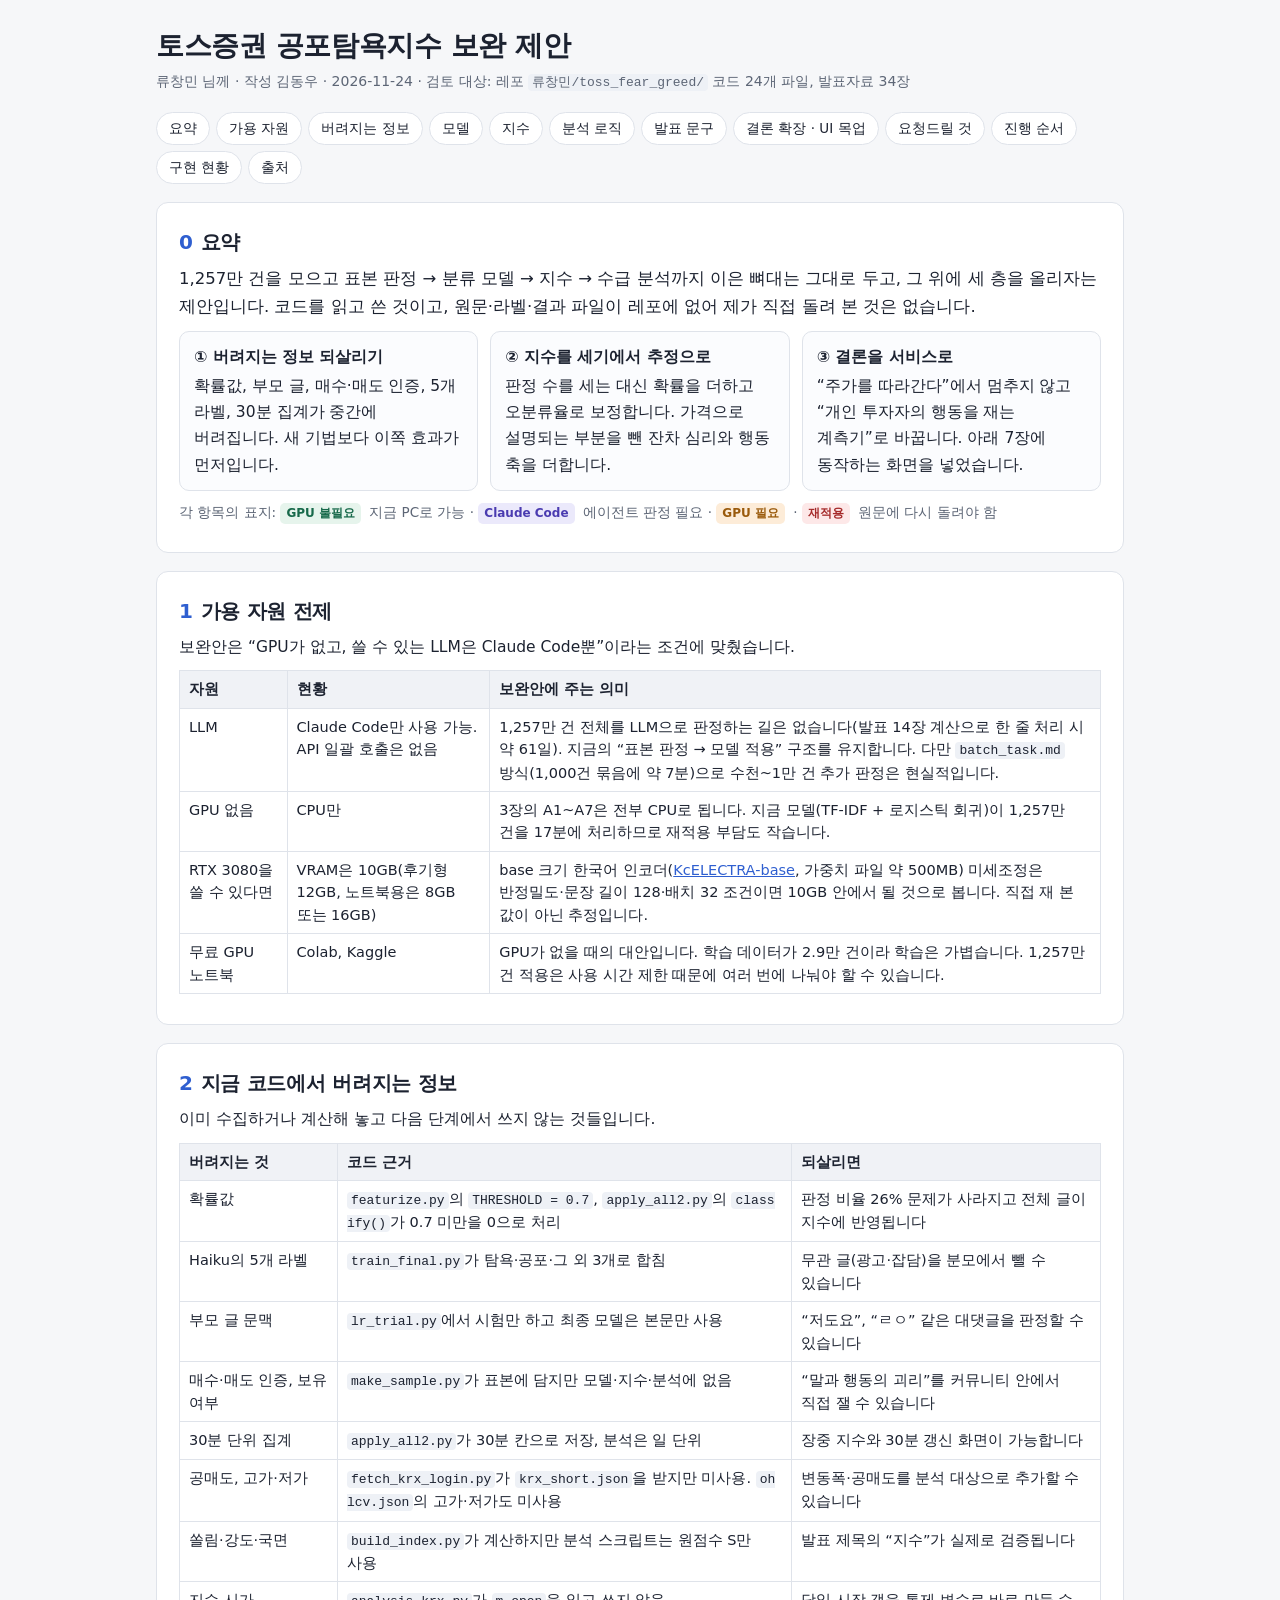
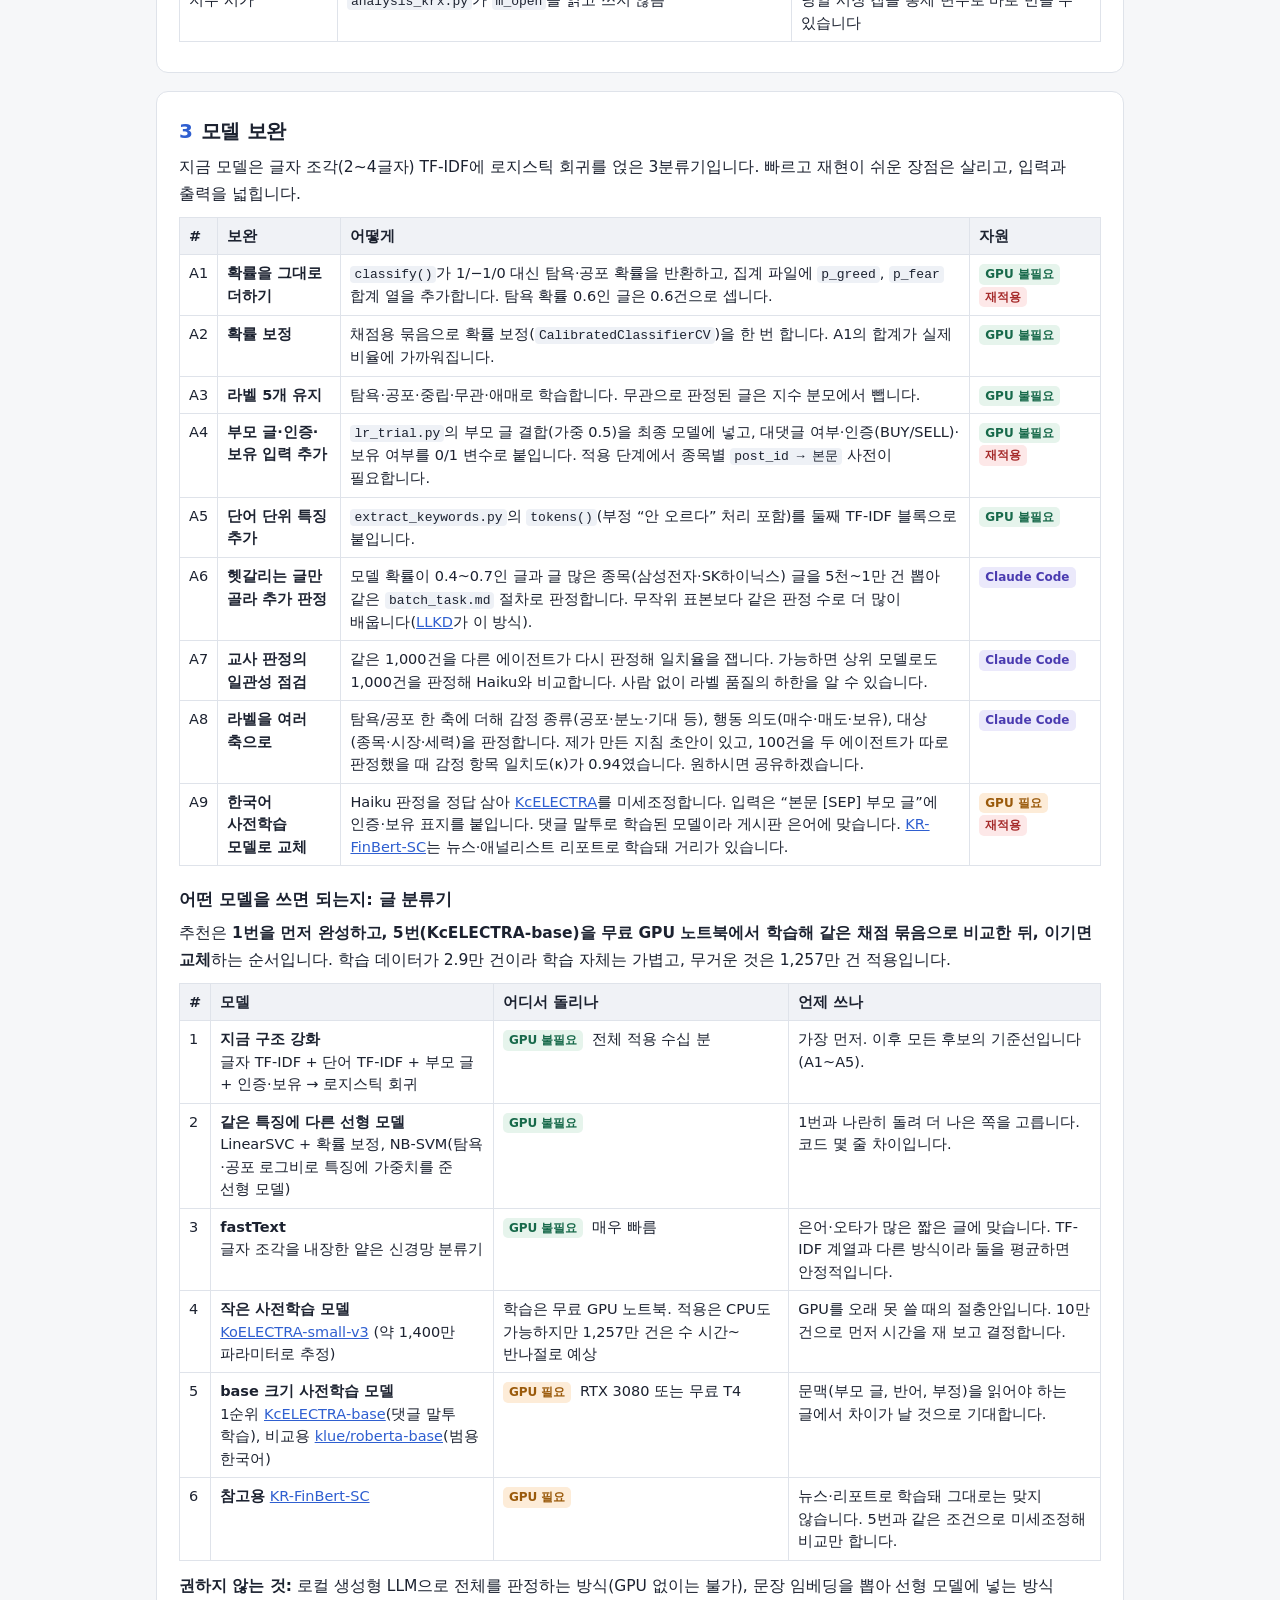
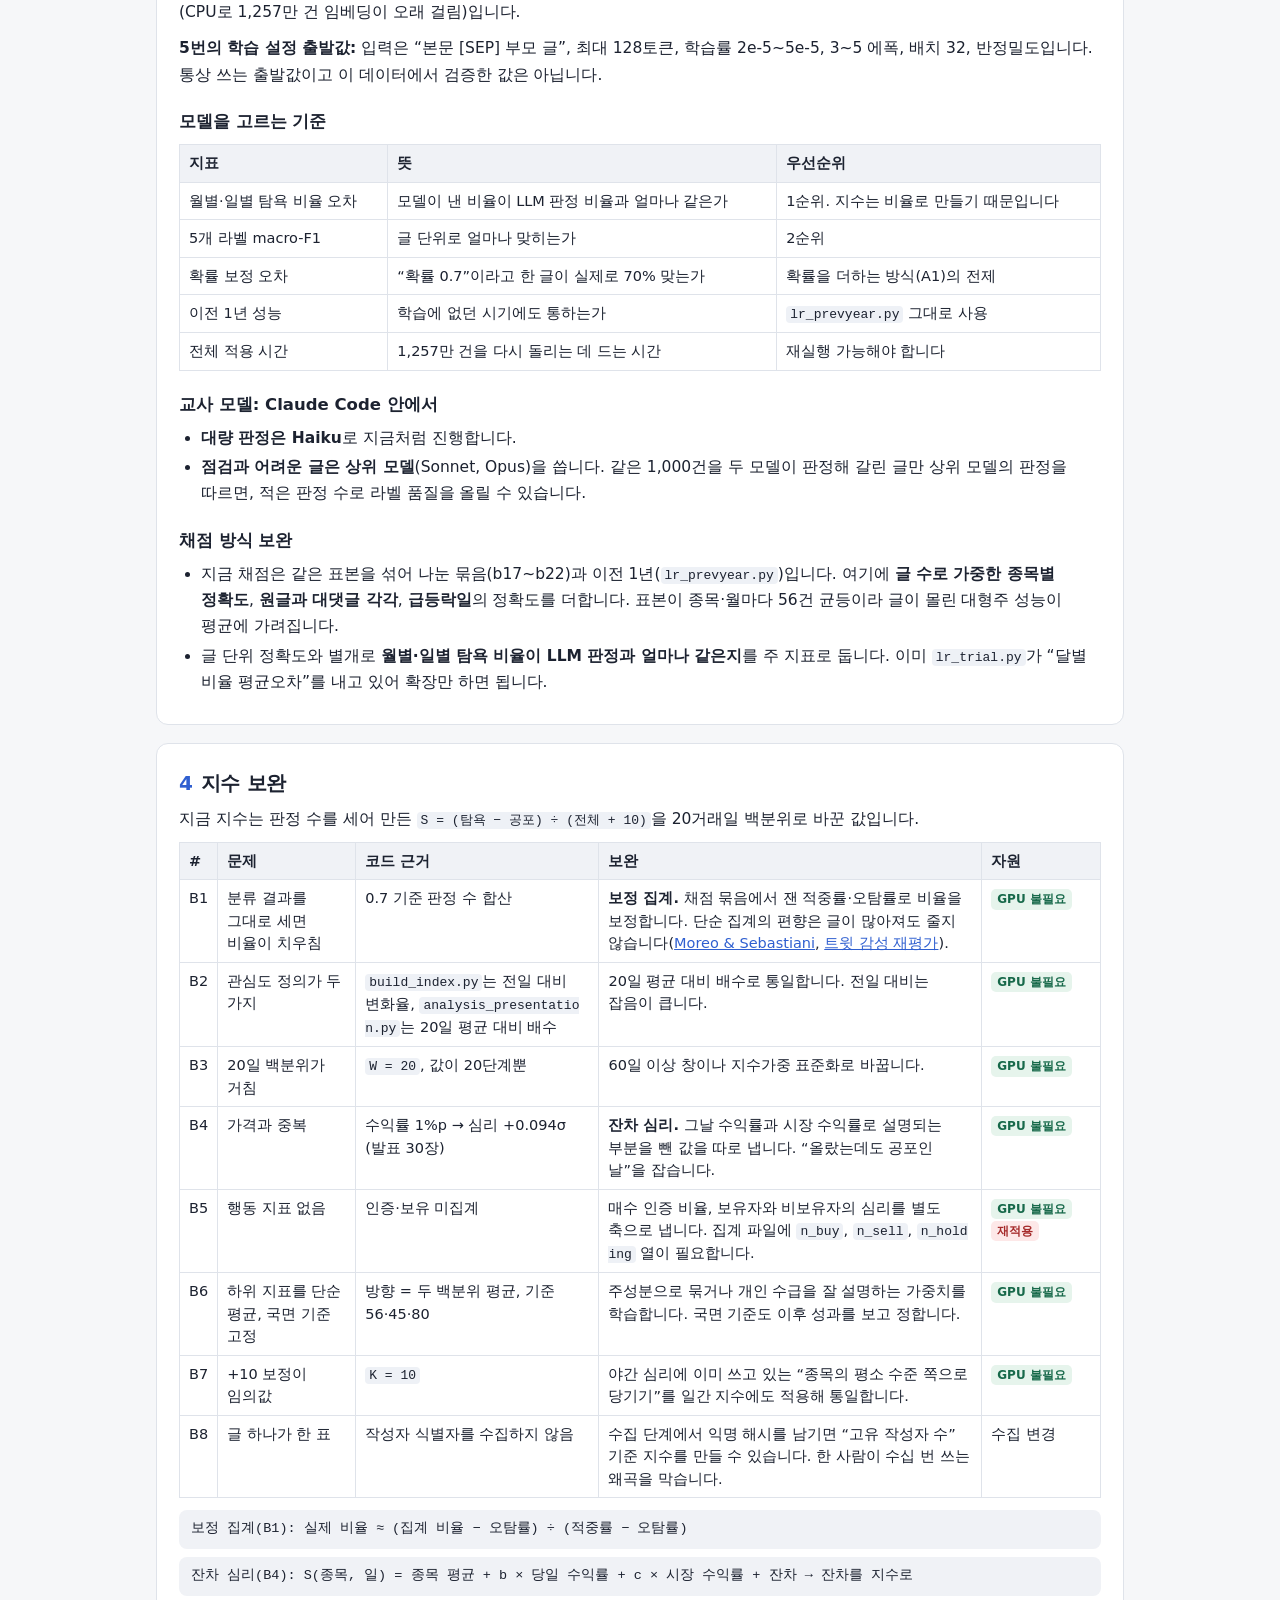
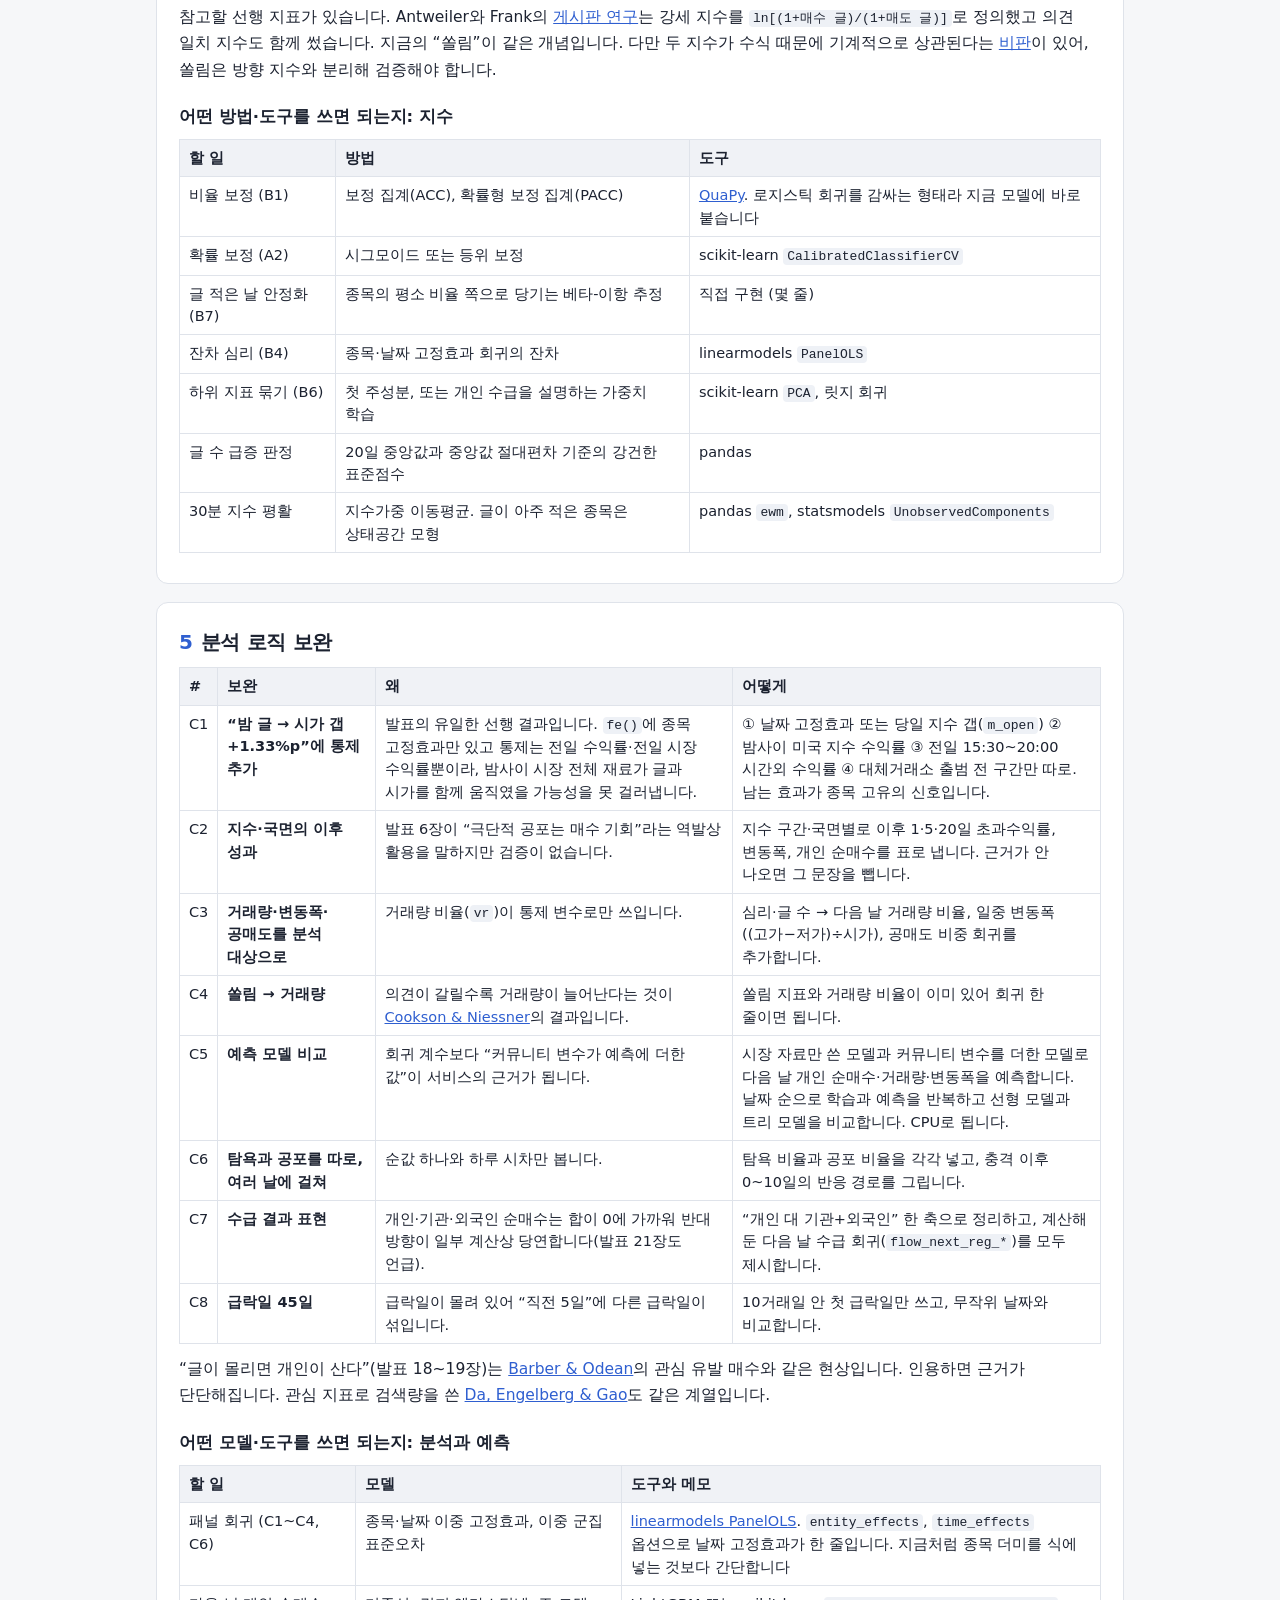
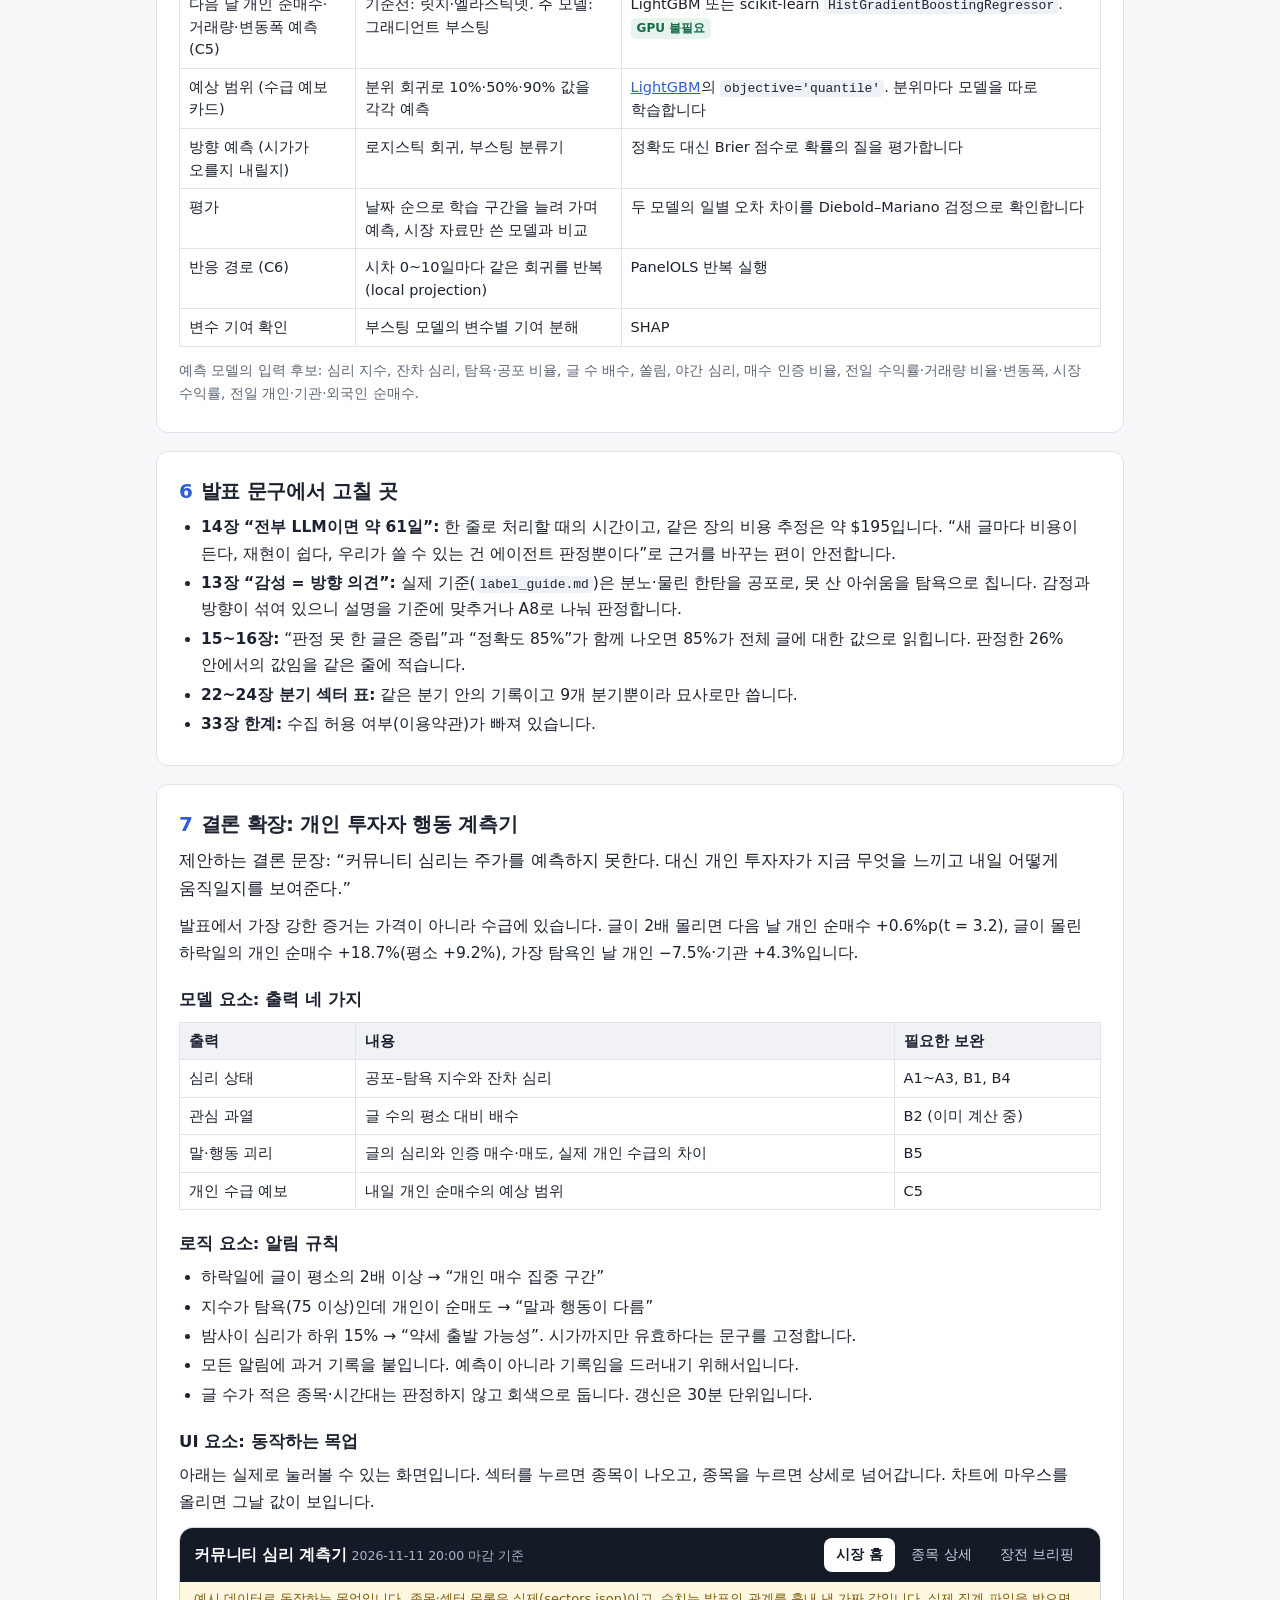
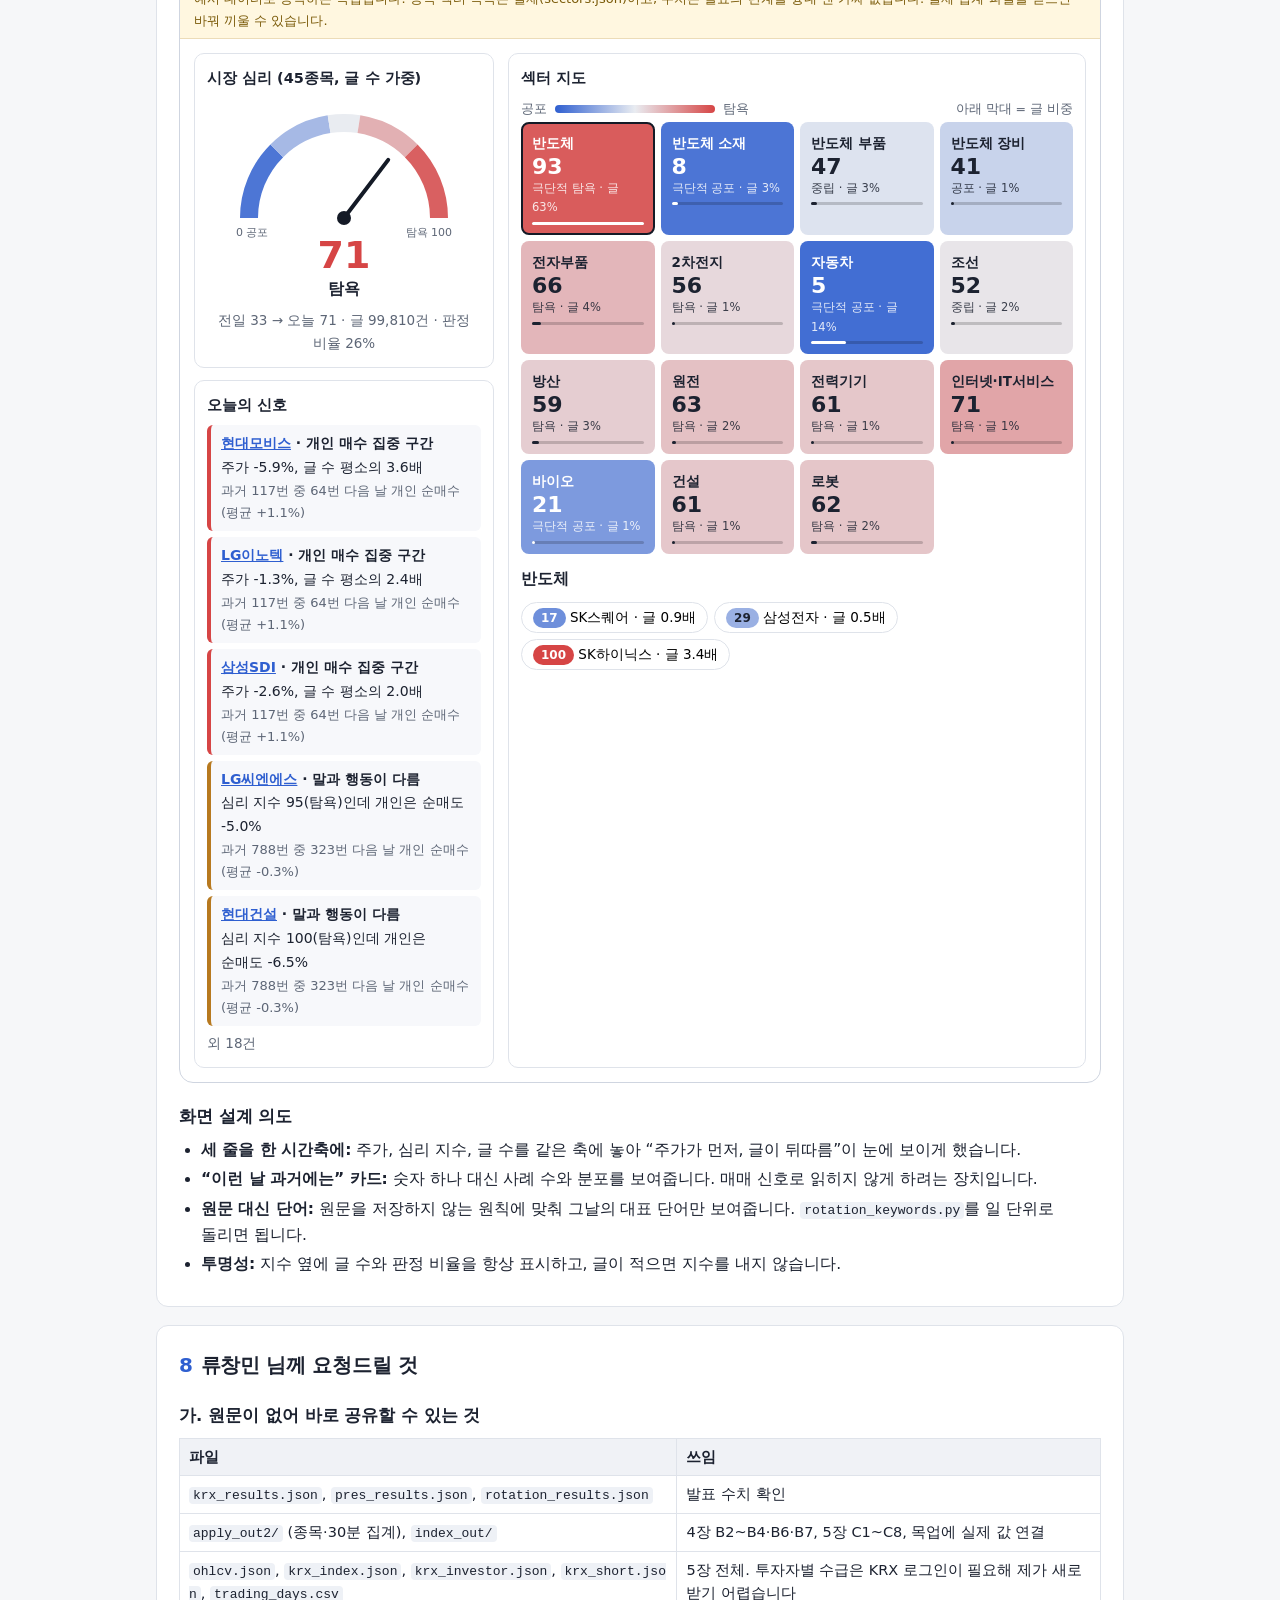
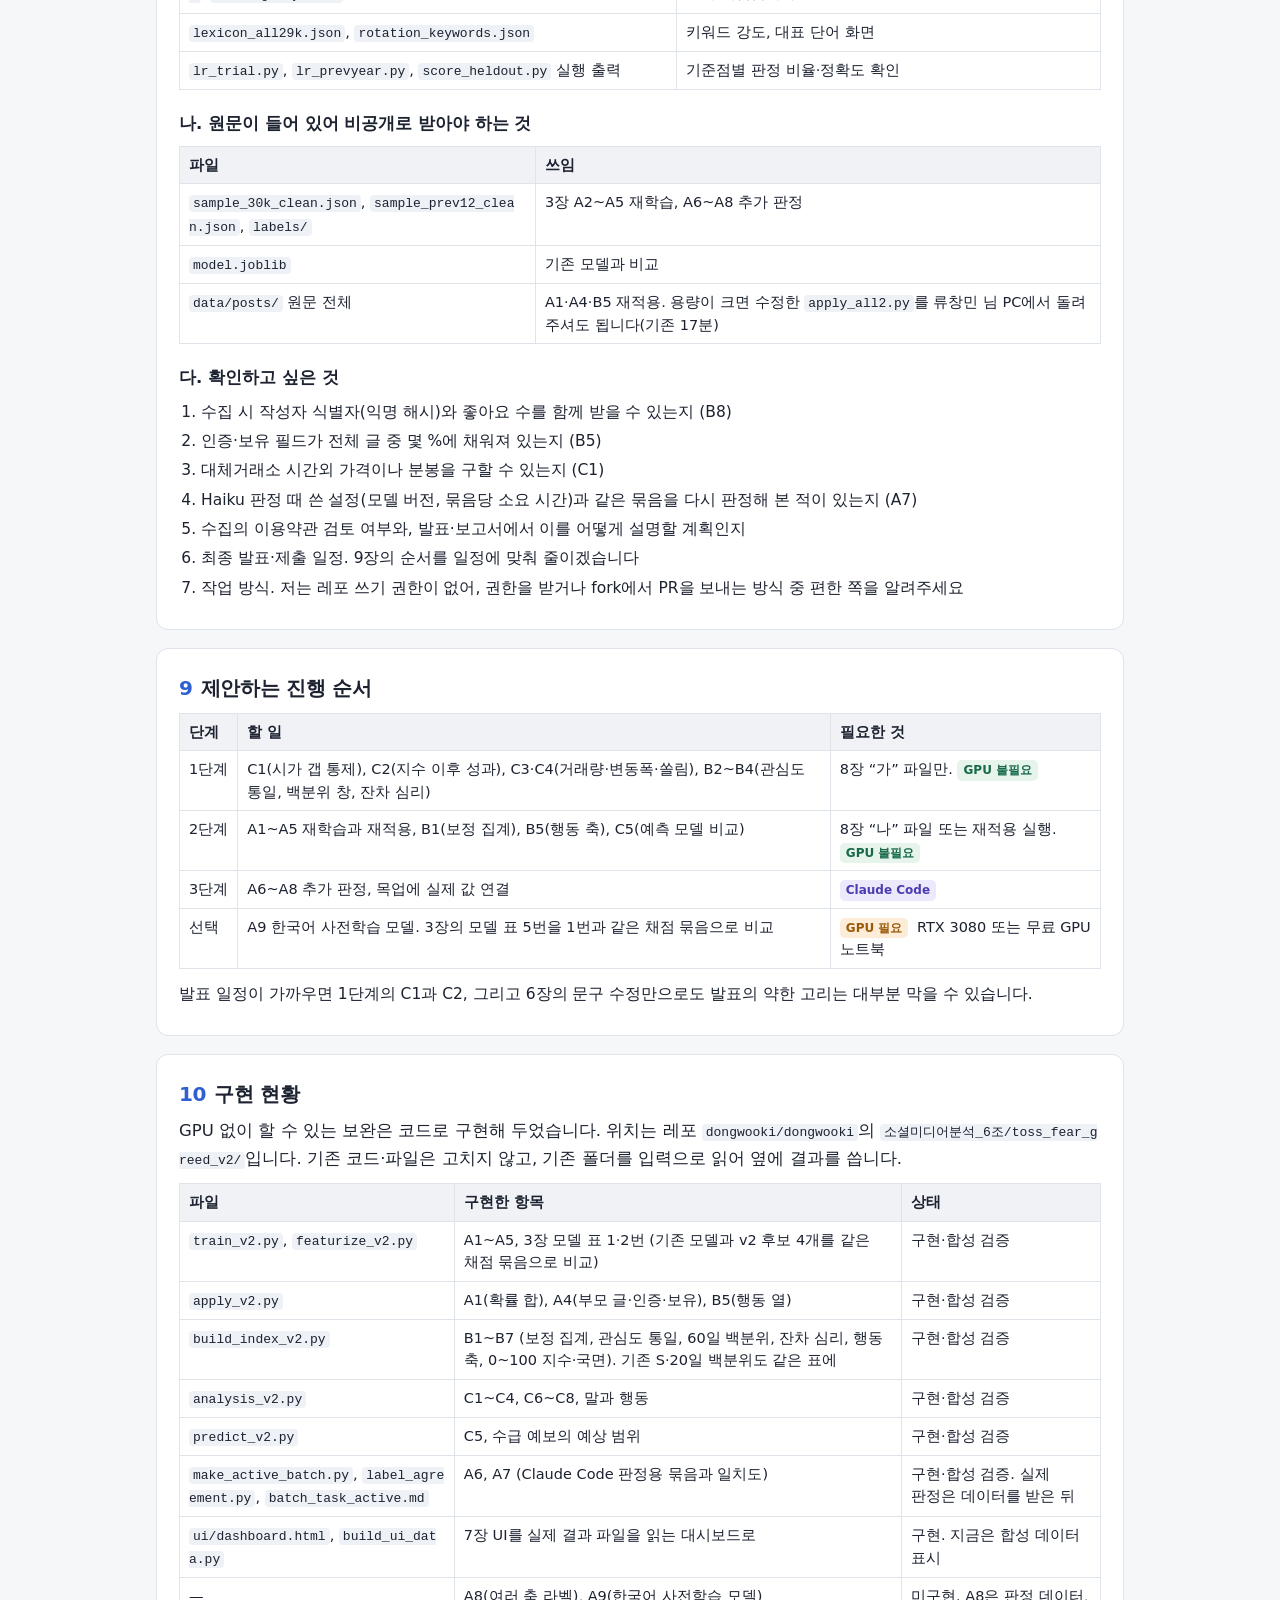
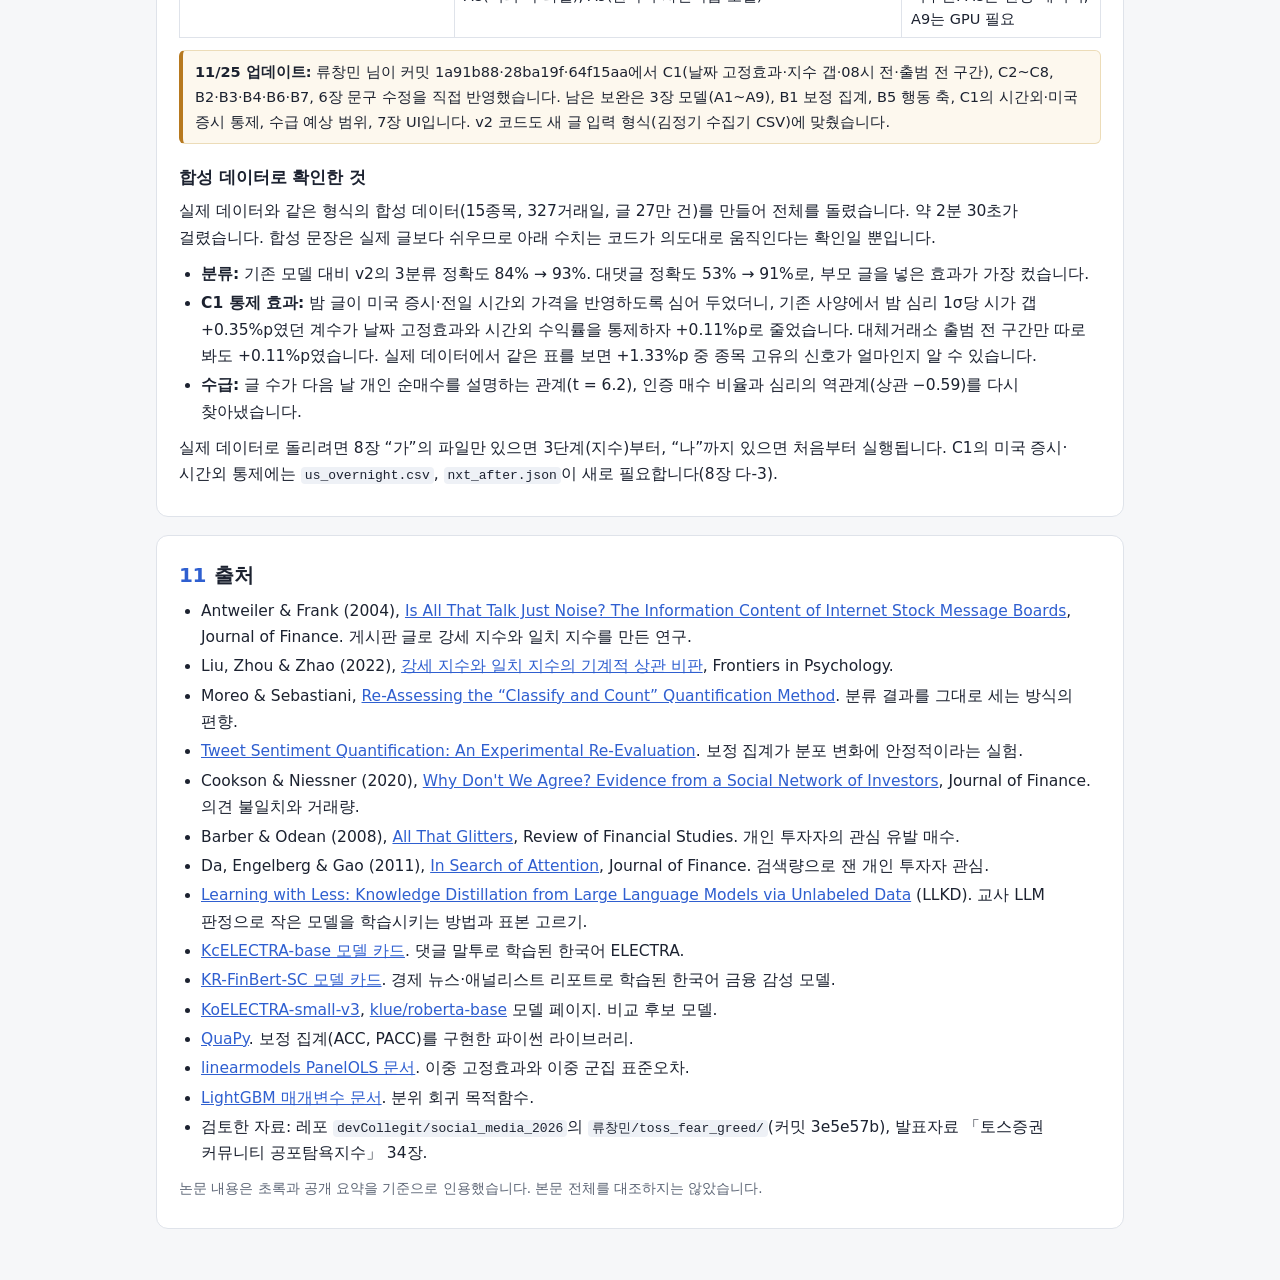
==== 김동우/fear_greed_v2/docs/공포탐욕지수_보완제안.html @ d03c0783 "feat: 김동우/fear_greed_v2 추가 — 공포탐욕지수 보완 제안서·대시보드·v2 코드 dongwooki/dongwooki 저장소 ccr-e44d75e3-36fcld 브랜" ====
<!doctype html>
<html lang="ko">
<head>
<meta charset="utf-8">
<meta name="viewport" content="width=device-width, initial-scale=1">
<title>토스증권 공포탐욕지수 보완 제안</title>
<style>
:root{
  --ink:#1c2230; --quiet:#5d6676; --rule:#dfe3ea; --bg:#f6f7f9; --card:#ffffff; --head:#f0f2f6;
  --accent:#2f5fd0; --fear:#2f5fd0; --greed:#d64545; --warn:#b7791f; --ok:#1f8a5b;
}
*{box-sizing:border-box}
body{margin:0;background:var(--bg);color:var(--ink);font-family:"Pretendard","Apple SD Gothic Neo","Malgun Gothic","Noto Sans KR",system-ui,sans-serif;font-size:15.5px;line-height:1.7;word-break:keep-all}
.wrap{max-width:1000px;margin:0 auto;padding:28px 16px 80px}
header h1{font-size:28px;line-height:1.3;margin:0 0 6px;letter-spacing:-.4px}
header .meta{color:var(--quiet);font-size:14px}
nav{display:flex;flex-wrap:wrap;gap:6px;margin:18px 0 8px}
nav a{font-size:13.5px;text-decoration:none;color:var(--ink);background:var(--card);border:1px solid var(--rule);border-radius:999px;padding:4px 12px}
nav a:hover{border-color:var(--accent);color:var(--accent)}
section{background:var(--card);border:1px solid var(--rule);border-radius:12px;padding:22px 22px 18px;margin-top:18px}
h2{font-size:20px;margin:0 0 6px;letter-spacing:-.3px}
h2 .n{color:var(--accent);margin-right:8px}
h3{font-size:16.5px;margin:20px 0 6px}
p{margin:6px 0 10px}
.lead{font-size:16.5px}
.tbl{overflow-x:auto;margin:8px 0 12px}
table{border-collapse:collapse;width:100%;font-size:14.5px;line-height:1.55;min-width:560px}
th,td{border:1px solid var(--rule);padding:7px 9px;vertical-align:top;text-align:left}
th{background:var(--head);font-weight:600;white-space:nowrap}
code{font-family:ui-monospace,Menlo,Consolas,monospace;font-size:13px;background:#eef1f6;border-radius:4px;padding:1px 4px;word-break:break-all}
ul,ol{margin:6px 0 10px;padding-left:22px}
li{margin:3px 0}
a{color:var(--accent)}
.tag{display:inline-block;font-size:12px;font-weight:600;border-radius:5px;padding:0 6px;margin-right:4px;white-space:nowrap;line-height:1.7}
.tag.cpu{background:#e6f4ec;color:#17694a}.tag.cc{background:#ebe9fb;color:#4a3bb0}.tag.gpu{background:#fdecd8;color:#9a5a0b}.tag.req{background:#fde8e8;color:#a52a2a}
.cards{display:grid;grid-template-columns:repeat(auto-fit,minmax(230px,1fr));gap:12px;margin:10px 0}
.card{border:1px solid var(--rule);border-radius:10px;padding:12px 14px;background:#fbfcfe}
.card b.t{display:block;font-size:15.5px;margin-bottom:2px}
.note{background:#fdf8ee;border:1px solid #ecdcb8;border-left:4px solid var(--warn);border-radius:6px;padding:9px 12px;margin:10px 0;font-size:14.5px}
.formula{background:var(--head);border-radius:8px;padding:8px 12px;margin:8px 0;font-family:ui-monospace,Menlo,Consolas,monospace;font-size:13.5px;overflow-x:auto;white-space:nowrap}
.small{font-size:13.5px;color:var(--quiet)}

/* ---------- UI 목업 ---------- */
.app{border:1px solid #cfd5e0;border-radius:14px;overflow:hidden;margin-top:12px;background:#fff}
.app-bar{display:flex;align-items:center;justify-content:space-between;gap:8px;flex-wrap:wrap;background:#141a26;color:#fff;padding:10px 14px}
.app-bar .brand{font-weight:700;letter-spacing:-.2px}
.app-bar .asof{font-size:12.5px;color:#aab3c5}
.tabs{display:flex;gap:4px}
.tabs button{font:inherit;font-size:14px;border:0;border-radius:8px;padding:5px 12px;background:transparent;color:#c8cfdc;cursor:pointer}
.tabs button.on{background:#fff;color:#141a26;font-weight:600}
.sample{background:#fff7e0;color:#7a5a08;font-size:13px;padding:6px 14px;border-bottom:1px solid #ecdcb8}
.view{display:none;padding:14px}
.view.on{display:block}
.grid2{display:grid;grid-template-columns:minmax(240px,300px) 1fr;gap:14px}
@media(max-width:760px){.grid2{grid-template-columns:1fr}}
.panel{border:1px solid var(--rule);border-radius:10px;padding:12px}
.panel h4{margin:0 0 8px;font-size:14.5px}
.gauge-val{font-size:38px;font-weight:700;line-height:1;text-align:center;margin-top:-6px}
.gauge-zone{text-align:center;font-weight:600;margin-top:2px}
.sig{border-left:4px solid var(--quiet);background:#f7f8fb;border-radius:6px;padding:7px 10px;margin:6px 0;font-size:14px}
.sig b{display:block}
.sig.buy{border-color:var(--greed)}.sig.gap{border-color:var(--warn)}.sig.fear{border-color:var(--fear)}.sig.heat{border-color:#7a4bd0}
.sig .hist{color:var(--quiet);font-size:13px}
.sig a{cursor:pointer;text-decoration:underline}
.tiles{display:grid;grid-template-columns:repeat(auto-fill,minmax(128px,1fr));gap:6px}
.tile{border-radius:8px;padding:8px 9px;cursor:pointer;border:2px solid transparent;min-height:74px}
.tile.on{border-color:#141a26}
.tile .nm{font-size:13.5px;font-weight:600}
.tile .ix{font-size:22px;font-weight:700;line-height:1.1}
.tile .sh{font-size:11.5px;opacity:.85}
.tile .bar{height:3px;background:rgba(0,0,0,.18);border-radius:2px;margin-top:4px}
.tile .bar i{display:block;height:3px;background:currentColor;border-radius:2px}
.legend{display:flex;align-items:center;gap:8px;font-size:12.5px;color:var(--quiet);margin:8px 0 2px}
.legend .grad{flex:0 0 160px;height:8px;border-radius:4px;background:linear-gradient(90deg,#2f5fd0,#e9ecf1,#d64545)}
.stocks{display:flex;flex-wrap:wrap;gap:6px;margin-top:10px}
.stocks button,.chip{font:inherit;font-size:13.5px;border:1px solid var(--rule);background:#fff;border-radius:999px;padding:3px 11px;cursor:pointer}
.stocks button:hover{border-color:var(--accent);color:var(--accent)}
.chip{cursor:default;background:#f3f5f9}
.row{display:flex;flex-wrap:wrap;gap:8px;align-items:center;margin-bottom:10px}
select,.seg button{font:inherit;font-size:14px}
select{padding:5px 8px;border:1px solid #c5ccd8;border-radius:8px;background:#fff}
.seg{display:inline-flex;border:1px solid #c5ccd8;border-radius:8px;overflow:hidden}
.seg button{border:0;background:#fff;padding:5px 11px;cursor:pointer}
.seg button.on{background:#141a26;color:#fff}
.kpis{display:grid;grid-template-columns:repeat(auto-fit,minmax(150px,1fr));gap:8px;margin-bottom:10px}
.kpi{border:1px solid var(--rule);border-radius:10px;padding:8px 11px}
.kpi .l{font-size:12.5px;color:var(--quiet)}
.kpi .v{font-size:22px;font-weight:700;line-height:1.25}
.kpi .s{font-size:12.5px;color:var(--quiet)}
.chartbox{position:relative;border:1px solid var(--rule);border-radius:10px;padding:6px 4px 2px}
.chartbox svg{display:block;width:100%;height:auto}
.tip{position:absolute;pointer-events:none;background:#141a26;color:#fff;font-size:12.5px;line-height:1.5;border-radius:6px;padding:6px 9px;display:none;white-space:nowrap;z-index:2}
.below{display:grid;grid-template-columns:1fr 1fr;gap:12px;margin-top:12px}
@media(max-width:760px){.below{grid-template-columns:1fr}}
.big{font-size:24px;font-weight:700}
.btable{width:100%;min-width:0;font-size:14px}
.btable td,.btable th{padding:5px 8px}
.btable tr{cursor:pointer}
.btable tr:hover td{background:#f5f7fb}
.pill{display:inline-block;border-radius:999px;font-size:12px;font-weight:600;padding:0 8px;color:#fff}
</style>
</head>
<body>
<div class="wrap">

<header>
  <h1>토스증권 공포탐욕지수 보완 제안</h1>
  <div class="meta">류창민 님께 · 작성 김동우 · 2026-11-24 · 검토 대상: 레포 <code>류창민/toss_fear_greed/</code> 코드 24개 파일, 발표자료 34장</div>
</header>

<nav>
  <a href="#s0">요약</a><a href="#s1">가용 자원</a><a href="#s2">버려지는 정보</a><a href="#s3">모델</a><a href="#s4">지수</a>
  <a href="#s5">분석 로직</a><a href="#s6">발표 문구</a><a href="#s7">결론 확장 · UI 목업</a><a href="#s8">요청드릴 것</a><a href="#s9">진행 순서</a><a href="#s10">구현 현황</a><a href="#s11">출처</a>
</nav>

<section id="s0">
  <h2><span class="n">0</span>요약</h2>
  <p class="lead">1,257만 건을 모으고 표본 판정 → 분류 모델 → 지수 → 수급 분석까지 이은 뼈대는 그대로 두고, 그 위에 세 층을 올리자는 제안입니다. 코드를 읽고 쓴 것이고, 원문·라벨·결과 파일이 레포에 없어 제가 직접 돌려 본 것은 없습니다.</p>
  <div class="cards">
    <div class="card"><b class="t">① 버려지는 정보 되살리기</b>확률값, 부모 글, 매수·매도 인증, 5개 라벨, 30분 집계가 중간에 버려집니다. 새 기법보다 이쪽 효과가 먼저입니다.</div>
    <div class="card"><b class="t">② 지수를 세기에서 추정으로</b>판정 수를 세는 대신 확률을 더하고 오분류율로 보정합니다. 가격으로 설명되는 부분을 뺀 잔차 심리와 행동 축을 더합니다.</div>
    <div class="card"><b class="t">③ 결론을 서비스로</b>“주가를 따라간다”에서 멈추지 않고 “개인 투자자의 행동을 재는 계측기”로 바꿉니다. 아래 7장에 동작하는 화면을 넣었습니다.</div>
  </div>
  <p class="small">각 항목의 표지: <span class="tag cpu">GPU 불필요</span> 지금 PC로 가능 · <span class="tag cc">Claude Code</span> 에이전트 판정 필요 · <span class="tag gpu">GPU 필요</span> · <span class="tag req">재적용</span> 원문에 다시 돌려야 함</p>
</section>

<section id="s1">
  <h2><span class="n">1</span>가용 자원 전제</h2>
  <p>보완안은 “GPU가 없고, 쓸 수 있는 LLM은 Claude Code뿐”이라는 조건에 맞췄습니다.</p>
  <div class="tbl"><table>
    <thead><tr><th>자원</th><th>현황</th><th>보완안에 주는 의미</th></tr></thead>
    <tbody>
      <tr><td>LLM</td><td>Claude Code만 사용 가능. API 일괄 호출은 없음</td><td>1,257만 건 전체를 LLM으로 판정하는 길은 없습니다(발표 14장 계산으로 한 줄 처리 시 약 61일). 지금의 “표본 판정 → 모델 적용” 구조를 유지합니다. 다만 <code>batch_task.md</code> 방식(1,000건 묶음에 약 7분)으로 수천~1만 건 추가 판정은 현실적입니다.</td></tr>
      <tr><td>GPU 없음</td><td>CPU만</td><td>3장의 A1~A7은 전부 CPU로 됩니다. 지금 모델(TF-IDF + 로지스틱 회귀)이 1,257만 건을 17분에 처리하므로 재적용 부담도 작습니다.</td></tr>
      <tr><td>RTX 3080을 쓸 수 있다면</td><td>VRAM은 10GB(후기형 12GB, 노트북용은 8GB 또는 16GB)</td><td>base 크기 한국어 인코더(<a href="https://huggingface.co/beomi/KcELECTRA-base">KcELECTRA-base</a>, 가중치 파일 약 500MB) 미세조정은 반정밀도·문장 길이 128·배치 32 조건이면 10GB 안에서 될 것으로 봅니다. 직접 재 본 값이 아닌 추정입니다.</td></tr>
      <tr><td>무료 GPU 노트북</td><td>Colab, Kaggle</td><td>GPU가 없을 때의 대안입니다. 학습 데이터가 2.9만 건이라 학습은 가볍습니다. 1,257만 건 적용은 사용 시간 제한 때문에 여러 번에 나눠야 할 수 있습니다.</td></tr>
    </tbody>
  </table></div>
</section>

<section id="s2">
  <h2><span class="n">2</span>지금 코드에서 버려지는 정보</h2>
  <p>이미 수집하거나 계산해 놓고 다음 단계에서 쓰지 않는 것들입니다.</p>
  <div class="tbl"><table>
    <thead><tr><th>버려지는 것</th><th>코드 근거</th><th>되살리면</th></tr></thead>
    <tbody>
      <tr><td>확률값</td><td><code>featurize.py</code>의 <code>THRESHOLD = 0.7</code>, <code>apply_all2.py</code>의 <code>classify()</code>가 0.7 미만을 0으로 처리</td><td>판정 비율 26% 문제가 사라지고 전체 글이 지수에 반영됩니다</td></tr>
      <tr><td>Haiku의 5개 라벨</td><td><code>train_final.py</code>가 탐욕·공포·그 외 3개로 합침</td><td>무관 글(광고·잡담)을 분모에서 뺄 수 있습니다</td></tr>
      <tr><td>부모 글 문맥</td><td><code>lr_trial.py</code>에서 시험만 하고 최종 모델은 본문만 사용</td><td>“저도요”, “ㄹㅇ” 같은 대댓글을 판정할 수 있습니다</td></tr>
      <tr><td>매수·매도 인증, 보유 여부</td><td><code>make_sample.py</code>가 표본에 담지만 모델·지수·분석에 없음</td><td>“말과 행동의 괴리”를 커뮤니티 안에서 직접 잴 수 있습니다</td></tr>
      <tr><td>30분 단위 집계</td><td><code>apply_all2.py</code>가 30분 칸으로 저장, 분석은 일 단위</td><td>장중 지수와 30분 갱신 화면이 가능합니다</td></tr>
      <tr><td>공매도, 고가·저가</td><td><code>fetch_krx_login.py</code>가 <code>krx_short.json</code>을 받지만 미사용. <code>ohlcv.json</code>의 고가·저가도 미사용</td><td>변동폭·공매도를 분석 대상으로 추가할 수 있습니다</td></tr>
      <tr><td>쏠림·강도·국면</td><td><code>build_index.py</code>가 계산하지만 분석 스크립트는 원점수 S만 사용</td><td>발표 제목의 “지수”가 실제로 검증됩니다</td></tr>
      <tr><td>지수 시가</td><td><code>analysis_krx.py</code>가 <code>m_open</code>을 읽고 쓰지 않음</td><td>당일 시장 갭을 통제 변수로 바로 만들 수 있습니다</td></tr>
    </tbody>
  </table></div>
</section>

<section id="s3">
  <h2><span class="n">3</span>모델 보완</h2>
  <p>지금 모델은 글자 조각(2~4글자) TF-IDF에 로지스틱 회귀를 얹은 3분류기입니다. 빠르고 재현이 쉬운 장점은 살리고, 입력과 출력을 넓힙니다.</p>
  <div class="tbl"><table>
    <thead><tr><th>#</th><th>보완</th><th>어떻게</th><th>자원</th></tr></thead>
    <tbody>
      <tr><td>A1</td><td><b>확률을 그대로 더하기</b></td><td><code>classify()</code>가 1/−1/0 대신 탐욕·공포 확률을 반환하고, 집계 파일에 <code>p_greed</code>, <code>p_fear</code> 합계 열을 추가합니다. 탐욕 확률 0.6인 글은 0.6건으로 셉니다.</td><td><span class="tag cpu">GPU 불필요</span><span class="tag req">재적용</span></td></tr>
      <tr><td>A2</td><td><b>확률 보정</b></td><td>채점용 묶음으로 확률 보정(<code>CalibratedClassifierCV</code>)을 한 번 합니다. A1의 합계가 실제 비율에 가까워집니다.</td><td><span class="tag cpu">GPU 불필요</span></td></tr>
      <tr><td>A3</td><td><b>라벨 5개 유지</b></td><td>탐욕·공포·중립·무관·애매로 학습합니다. 무관으로 판정된 글은 지수 분모에서 뺍니다.</td><td><span class="tag cpu">GPU 불필요</span></td></tr>
      <tr><td>A4</td><td><b>부모 글·인증·보유 입력 추가</b></td><td><code>lr_trial.py</code>의 부모 글 결합(가중 0.5)을 최종 모델에 넣고, 대댓글 여부·인증(BUY/SELL)·보유 여부를 0/1 변수로 붙입니다. 적용 단계에서 종목별 <code>post_id → 본문</code> 사전이 필요합니다.</td><td><span class="tag cpu">GPU 불필요</span><span class="tag req">재적용</span></td></tr>
      <tr><td>A5</td><td><b>단어 단위 특징 추가</b></td><td><code>extract_keywords.py</code>의 <code>tokens()</code>(부정 “안 오르다” 처리 포함)를 둘째 TF-IDF 블록으로 붙입니다.</td><td><span class="tag cpu">GPU 불필요</span></td></tr>
      <tr><td>A6</td><td><b>헷갈리는 글만 골라 추가 판정</b></td><td>모델 확률이 0.4~0.7인 글과 글 많은 종목(삼성전자·SK하이닉스) 글을 5천~1만 건 뽑아 같은 <code>batch_task.md</code> 절차로 판정합니다. 무작위 표본보다 같은 판정 수로 더 많이 배웁니다(<a href="https://arxiv.org/html/2411.08028v3">LLKD</a>가 이 방식).</td><td><span class="tag cc">Claude Code</span></td></tr>
      <tr><td>A7</td><td><b>교사 판정의 일관성 점검</b></td><td>같은 1,000건을 다른 에이전트가 다시 판정해 일치율을 잽니다. 가능하면 상위 모델로도 1,000건을 판정해 Haiku와 비교합니다. 사람 없이 라벨 품질의 하한을 알 수 있습니다.</td><td><span class="tag cc">Claude Code</span></td></tr>
      <tr><td>A8</td><td><b>라벨을 여러 축으로</b></td><td>탐욕/공포 한 축에 더해 감정 종류(공포·분노·기대 등), 행동 의도(매수·매도·보유), 대상(종목·시장·세력)을 판정합니다. 제가 만든 지침 초안이 있고, 100건을 두 에이전트가 따로 판정했을 때 감정 항목 일치도(κ)가 0.94였습니다. 원하시면 공유하겠습니다.</td><td><span class="tag cc">Claude Code</span></td></tr>
      <tr><td>A9</td><td><b>한국어 사전학습 모델로 교체</b></td><td>Haiku 판정을 정답 삼아 <a href="https://huggingface.co/beomi/KcELECTRA-base">KcELECTRA</a>를 미세조정합니다. 입력은 “본문 [SEP] 부모 글”에 인증·보유 표지를 붙입니다. 댓글 말투로 학습된 모델이라 게시판 은어에 맞습니다. <a href="https://huggingface.co/snunlp/KR-FinBert-SC">KR-FinBert-SC</a>는 뉴스·애널리스트 리포트로 학습돼 거리가 있습니다.</td><td><span class="tag gpu">GPU 필요</span><span class="tag req">재적용</span></td></tr>
    </tbody>
  </table></div>
  <h3>어떤 모델을 쓰면 되는지: 글 분류기</h3>
  <p>추천은 <b>1번을 먼저 완성하고, 5번(KcELECTRA-base)을 무료 GPU 노트북에서 학습해 같은 채점 묶음으로 비교한 뒤, 이기면 교체</b>하는 순서입니다. 학습 데이터가 2.9만 건이라 학습 자체는 가볍고, 무거운 것은 1,257만 건 적용입니다.</p>
  <div class="tbl"><table>
    <thead><tr><th>#</th><th>모델</th><th>어디서 돌리나</th><th>언제 쓰나</th></tr></thead>
    <tbody>
      <tr><td>1</td><td><b>지금 구조 강화</b><br>글자 TF-IDF + 단어 TF-IDF + 부모 글 + 인증·보유 → 로지스틱 회귀</td><td><span class="tag cpu">GPU 불필요</span> 전체 적용 수십 분</td><td>가장 먼저. 이후 모든 후보의 기준선입니다 (A1~A5).</td></tr>
      <tr><td>2</td><td><b>같은 특징에 다른 선형 모델</b><br>LinearSVC + 확률 보정, NB-SVM(탐욕·공포 로그비로 특징에 가중치를 준 선형 모델)</td><td><span class="tag cpu">GPU 불필요</span></td><td>1번과 나란히 돌려 더 나은 쪽을 고릅니다. 코드 몇 줄 차이입니다.</td></tr>
      <tr><td>3</td><td><b>fastText</b><br>글자 조각을 내장한 얕은 신경망 분류기</td><td><span class="tag cpu">GPU 불필요</span> 매우 빠름</td><td>은어·오타가 많은 짧은 글에 맞습니다. TF-IDF 계열과 다른 방식이라 둘을 평균하면 안정적입니다.</td></tr>
      <tr><td>4</td><td><b>작은 사전학습 모델</b><br><a href="https://huggingface.co/monologg/koelectra-small-v3-discriminator">KoELECTRA-small-v3</a> (약 1,400만 파라미터로 추정)</td><td>학습은 무료 GPU 노트북. 적용은 CPU도 가능하지만 1,257만 건은 수 시간~반나절로 예상</td><td>GPU를 오래 못 쓸 때의 절충안입니다. 10만 건으로 먼저 시간을 재 보고 결정합니다.</td></tr>
      <tr><td>5</td><td><b>base 크기 사전학습 모델</b><br>1순위 <a href="https://huggingface.co/beomi/KcELECTRA-base">KcELECTRA-base</a>(댓글 말투 학습), 비교용 <a href="https://huggingface.co/klue/roberta-base">klue/roberta-base</a>(범용 한국어)</td><td><span class="tag gpu">GPU 필요</span> RTX 3080 또는 무료 T4</td><td>문맥(부모 글, 반어, 부정)을 읽어야 하는 글에서 차이가 날 것으로 기대합니다.</td></tr>
      <tr><td>6</td><td><b>참고용</b> <a href="https://huggingface.co/snunlp/KR-FinBert-SC">KR-FinBert-SC</a></td><td><span class="tag gpu">GPU 필요</span></td><td>뉴스·리포트로 학습돼 그대로는 맞지 않습니다. 5번과 같은 조건으로 미세조정해 비교만 합니다.</td></tr>
    </tbody>
  </table></div>
  <p><b>권하지 않는 것:</b> 로컬 생성형 LLM으로 전체를 판정하는 방식(GPU 없이는 불가), 문장 임베딩을 뽑아 선형 모델에 넣는 방식(CPU로 1,257만 건 임베딩이 오래 걸림)입니다.</p>
  <p><b>5번의 학습 설정 출발값:</b> 입력은 “본문 [SEP] 부모 글”, 최대 128토큰, 학습률 2e-5~5e-5, 3~5 에폭, 배치 32, 반정밀도입니다. 통상 쓰는 출발값이고 이 데이터에서 검증한 값은 아닙니다.</p>
  <h3>모델을 고르는 기준</h3>
  <div class="tbl"><table>
    <thead><tr><th>지표</th><th>뜻</th><th>우선순위</th></tr></thead>
    <tbody>
      <tr><td>월별·일별 탐욕 비율 오차</td><td>모델이 낸 비율이 LLM 판정 비율과 얼마나 같은가</td><td>1순위. 지수는 비율로 만들기 때문입니다</td></tr>
      <tr><td>5개 라벨 macro-F1</td><td>글 단위로 얼마나 맞히는가</td><td>2순위</td></tr>
      <tr><td>확률 보정 오차</td><td>“확률 0.7”이라고 한 글이 실제로 70% 맞는가</td><td>확률을 더하는 방식(A1)의 전제</td></tr>
      <tr><td>이전 1년 성능</td><td>학습에 없던 시기에도 통하는가</td><td><code>lr_prevyear.py</code> 그대로 사용</td></tr>
      <tr><td>전체 적용 시간</td><td>1,257만 건을 다시 돌리는 데 드는 시간</td><td>재실행 가능해야 합니다</td></tr>
    </tbody>
  </table></div>
  <h3>교사 모델: Claude Code 안에서</h3>
  <ul>
    <li><b>대량 판정은 Haiku</b>로 지금처럼 진행합니다.</li>
    <li><b>점검과 어려운 글은 상위 모델</b>(Sonnet, Opus)을 씁니다. 같은 1,000건을 두 모델이 판정해 갈린 글만 상위 모델의 판정을 따르면, 적은 판정 수로 라벨 품질을 올릴 수 있습니다.</li>
  </ul>
  <h3>채점 방식 보완</h3>
  <ul>
    <li>지금 채점은 같은 표본을 섞어 나눈 묶음(b17~b22)과 이전 1년(<code>lr_prevyear.py</code>)입니다. 여기에 <b>글 수로 가중한 종목별 정확도</b>, <b>원글과 대댓글 각각</b>, <b>급등락일</b>의 정확도를 더합니다. 표본이 종목·월마다 56건 균등이라 글이 몰린 대형주 성능이 평균에 가려집니다.</li>
    <li>글 단위 정확도와 별개로 <b>월별·일별 탐욕 비율이 LLM 판정과 얼마나 같은지</b>를 주 지표로 둡니다. 이미 <code>lr_trial.py</code>가 “달별 비율 평균오차”를 내고 있어 확장만 하면 됩니다.</li>
  </ul>
</section>

<section id="s4">
  <h2><span class="n">4</span>지수 보완</h2>
  <p>지금 지수는 판정 수를 세어 만든 <code>S = (탐욕 − 공포) ÷ (전체 + 10)</code>을 20거래일 백분위로 바꾼 값입니다.</p>
  <div class="tbl"><table>
    <thead><tr><th>#</th><th>문제</th><th>코드 근거</th><th>보완</th><th>자원</th></tr></thead>
    <tbody>
      <tr><td>B1</td><td>분류 결과를 그대로 세면 비율이 치우침</td><td>0.7 기준 판정 수 합산</td><td><b>보정 집계.</b> 채점 묶음에서 잰 적중률·오탐률로 비율을 보정합니다. 단순 집계의 편향은 글이 많아져도 줄지 않습니다(<a href="https://ar5iv.labs.arxiv.org/html/2011.02552">Moreo &amp; Sebastiani</a>, <a href="https://arxiv.org/pdf/2011.08091">트윗 감성 재평가</a>).</td><td><span class="tag cpu">GPU 불필요</span></td></tr>
      <tr><td>B2</td><td>관심도 정의가 두 가지</td><td><code>build_index.py</code>는 전일 대비 변화율, <code>analysis_presentation.py</code>는 20일 평균 대비 배수</td><td>20일 평균 대비 배수로 통일합니다. 전일 대비는 잡음이 큽니다.</td><td><span class="tag cpu">GPU 불필요</span></td></tr>
      <tr><td>B3</td><td>20일 백분위가 거침</td><td><code>W = 20</code>, 값이 20단계뿐</td><td>60일 이상 창이나 지수가중 표준화로 바꿉니다.</td><td><span class="tag cpu">GPU 불필요</span></td></tr>
      <tr><td>B4</td><td>가격과 중복</td><td>수익률 1%p → 심리 +0.094σ (발표 30장)</td><td><b>잔차 심리.</b> 그날 수익률과 시장 수익률로 설명되는 부분을 뺀 값을 따로 냅니다. “올랐는데도 공포인 날”을 잡습니다.</td><td><span class="tag cpu">GPU 불필요</span></td></tr>
      <tr><td>B5</td><td>행동 지표 없음</td><td>인증·보유 미집계</td><td>매수 인증 비율, 보유자와 비보유자의 심리를 별도 축으로 냅니다. 집계 파일에 <code>n_buy</code>, <code>n_sell</code>, <code>n_holding</code> 열이 필요합니다.</td><td><span class="tag cpu">GPU 불필요</span><span class="tag req">재적용</span></td></tr>
      <tr><td>B6</td><td>하위 지표를 단순 평균, 국면 기준 고정</td><td>방향 = 두 백분위 평균, 기준 56·45·80</td><td>주성분으로 묶거나 개인 수급을 잘 설명하는 가중치를 학습합니다. 국면 기준도 이후 성과를 보고 정합니다.</td><td><span class="tag cpu">GPU 불필요</span></td></tr>
      <tr><td>B7</td><td>+10 보정이 임의값</td><td><code>K = 10</code></td><td>야간 심리에 이미 쓰고 있는 “종목의 평소 수준 쪽으로 당기기”를 일간 지수에도 적용해 통일합니다.</td><td><span class="tag cpu">GPU 불필요</span></td></tr>
      <tr><td>B8</td><td>글 하나가 한 표</td><td>작성자 식별자를 수집하지 않음</td><td>수집 단계에서 익명 해시를 남기면 “고유 작성자 수” 기준 지수를 만들 수 있습니다. 한 사람이 수십 번 쓰는 왜곡을 막습니다.</td><td>수집 변경</td></tr>
    </tbody>
  </table></div>
  <div class="formula">보정 집계(B1): 실제 비율 ≈ (집계 비율 − 오탐률) ÷ (적중률 − 오탐률)</div>
  <div class="formula">잔차 심리(B4): S(종목, 일) = 종목 평균 + b × 당일 수익률 + c × 시장 수익률 + 잔차 → 잔차를 지수로</div>
  <p>참고할 선행 지표가 있습니다. Antweiler와 Frank의 <a href="https://wernerantweiler.ca/public/noise-a.pdf">게시판 연구</a>는 강세 지수를 <code>ln[(1+매수 글)/(1+매도 글)]</code>로 정의했고 의견 일치 지수도 함께 썼습니다. 지금의 “쏠림”이 같은 개념입니다. 다만 두 지수가 수식 때문에 기계적으로 상관된다는 <a href="https://www.frontiersin.org/articles/10.3389/fpsyg.2022.957323">비판</a>이 있어, 쏠림은 방향 지수와 분리해 검증해야 합니다.</p>
  <h3>어떤 방법·도구를 쓰면 되는지: 지수</h3>
  <div class="tbl"><table>
    <thead><tr><th>할 일</th><th>방법</th><th>도구</th></tr></thead>
    <tbody>
      <tr><td>비율 보정 (B1)</td><td>보정 집계(ACC), 확률형 보정 집계(PACC)</td><td><a href="https://www.github.com/HLT-ISTI/QuaPy">QuaPy</a>. 로지스틱 회귀를 감싸는 형태라 지금 모델에 바로 붙습니다</td></tr>
      <tr><td>확률 보정 (A2)</td><td>시그모이드 또는 등위 보정</td><td>scikit-learn <code>CalibratedClassifierCV</code></td></tr>
      <tr><td>글 적은 날 안정화 (B7)</td><td>종목의 평소 비율 쪽으로 당기는 베타-이항 추정</td><td>직접 구현 (몇 줄)</td></tr>
      <tr><td>잔차 심리 (B4)</td><td>종목·날짜 고정효과 회귀의 잔차</td><td>linearmodels <code>PanelOLS</code></td></tr>
      <tr><td>하위 지표 묶기 (B6)</td><td>첫 주성분, 또는 개인 수급을 설명하는 가중치 학습</td><td>scikit-learn <code>PCA</code>, 릿지 회귀</td></tr>
      <tr><td>글 수 급증 판정</td><td>20일 중앙값과 중앙값 절대편차 기준의 강건한 표준점수</td><td>pandas</td></tr>
      <tr><td>30분 지수 평활</td><td>지수가중 이동평균. 글이 아주 적은 종목은 상태공간 모형</td><td>pandas <code>ewm</code>, statsmodels <code>UnobservedComponents</code></td></tr>
    </tbody>
  </table></div>
</section>

<section id="s5">
  <h2><span class="n">5</span>분석 로직 보완</h2>
  <div class="tbl"><table>
    <thead><tr><th>#</th><th>보완</th><th>왜</th><th>어떻게</th></tr></thead>
    <tbody>
      <tr><td>C1</td><td><b>“밤 글 → 시가 갭 +1.33%p”에 통제 추가</b></td><td>발표의 유일한 선행 결과입니다. <code>fe()</code>에 종목 고정효과만 있고 통제는 전일 수익률·전일 시장 수익률뿐이라, 밤사이 시장 전체 재료가 글과 시가를 함께 움직였을 가능성을 못 걸러냅니다.</td><td>① 날짜 고정효과 또는 당일 지수 갭(<code>m_open</code>) ② 밤사이 미국 지수 수익률 ③ 전일 15:30~20:00 시간외 수익률 ④ 대체거래소 출범 전 구간만 따로. 남는 효과가 종목 고유의 신호입니다.</td></tr>
      <tr><td>C2</td><td><b>지수·국면의 이후 성과</b></td><td>발표 6장이 “극단적 공포는 매수 기회”라는 역발상 활용을 말하지만 검증이 없습니다.</td><td>지수 구간·국면별로 이후 1·5·20일 초과수익률, 변동폭, 개인 순매수를 표로 냅니다. 근거가 안 나오면 그 문장을 뺍니다.</td></tr>
      <tr><td>C3</td><td><b>거래량·변동폭·공매도를 분석 대상으로</b></td><td>거래량 비율(<code>vr</code>)이 통제 변수로만 쓰입니다.</td><td>심리·글 수 → 다음 날 거래량 비율, 일중 변동폭((고가−저가)÷시가), 공매도 비중 회귀를 추가합니다.</td></tr>
      <tr><td>C4</td><td><b>쏠림 → 거래량</b></td><td>의견이 갈릴수록 거래량이 늘어난다는 것이 <a href="https://ideas.repec.org/a/bla/jfinan/v75y2020i1p173-228.html">Cookson &amp; Niessner</a>의 결과입니다.</td><td>쏠림 지표와 거래량 비율이 이미 있어 회귀 한 줄이면 됩니다.</td></tr>
      <tr><td>C5</td><td><b>예측 모델 비교</b></td><td>회귀 계수보다 “커뮤니티 변수가 예측에 더한 값”이 서비스의 근거가 됩니다.</td><td>시장 자료만 쓴 모델과 커뮤니티 변수를 더한 모델로 다음 날 개인 순매수·거래량·변동폭을 예측합니다. 날짜 순으로 학습과 예측을 반복하고 선형 모델과 트리 모델을 비교합니다. CPU로 됩니다.</td></tr>
      <tr><td>C6</td><td><b>탐욕과 공포를 따로, 여러 날에 걸쳐</b></td><td>순값 하나와 하루 시차만 봅니다.</td><td>탐욕 비율과 공포 비율을 각각 넣고, 충격 이후 0~10일의 반응 경로를 그립니다.</td></tr>
      <tr><td>C7</td><td><b>수급 결과 표현</b></td><td>개인·기관·외국인 순매수는 합이 0에 가까워 반대 방향이 일부 계산상 당연합니다(발표 21장도 언급).</td><td>“개인 대 기관+외국인” 한 축으로 정리하고, 계산해 둔 다음 날 수급 회귀(<code>flow_next_reg_*</code>)를 모두 제시합니다.</td></tr>
      <tr><td>C8</td><td><b>급락일 45일</b></td><td>급락일이 몰려 있어 “직전 5일”에 다른 급락일이 섞입니다.</td><td>10거래일 안 첫 급락일만 쓰고, 무작위 날짜와 비교합니다.</td></tr>
    </tbody>
  </table></div>
  <p>“글이 몰리면 개인이 산다”(발표 18~19장)는 <a href="https://ideas.repec.org/a/oup/rfinst/v21y2008i2p785-818.html">Barber &amp; Odean</a>의 관심 유발 매수와 같은 현상입니다. 인용하면 근거가 단단해집니다. 관심 지표로 검색량을 쓴 <a href="https://rady.ucsd.edu/faculty/directory/engelberg/pub/portfolios/GOOGLE.pdf">Da, Engelberg &amp; Gao</a>도 같은 계열입니다.</p>
  <h3>어떤 모델·도구를 쓰면 되는지: 분석과 예측</h3>
  <div class="tbl"><table>
    <thead><tr><th>할 일</th><th>모델</th><th>도구와 메모</th></tr></thead>
    <tbody>
      <tr><td>패널 회귀 (C1~C4, C6)</td><td>종목·날짜 이중 고정효과, 이중 군집 표준오차</td><td><a href="https://bashtage.github.io/linearmodels/panel/panel/linearmodels.panel.model.PanelOLS.html">linearmodels PanelOLS</a>. <code>entity_effects</code>, <code>time_effects</code> 옵션으로 날짜 고정효과가 한 줄입니다. 지금처럼 종목 더미를 식에 넣는 것보다 간단합니다</td></tr>
      <tr><td>다음 날 개인 순매수·거래량·변동폭 예측 (C5)</td><td>기준선: 릿지·엘라스틱넷. 주 모델: 그래디언트 부스팅</td><td>LightGBM 또는 scikit-learn <code>HistGradientBoostingRegressor</code>. <span class="tag cpu">GPU 불필요</span></td></tr>
      <tr><td>예상 범위 (수급 예보 카드)</td><td>분위 회귀로 10%·50%·90% 값을 각각 예측</td><td><a href="https://lightgbm.readthedocs.io/en/stable/Parameters.html">LightGBM</a>의 <code>objective='quantile'</code>. 분위마다 모델을 따로 학습합니다</td></tr>
      <tr><td>방향 예측 (시가가 오를지 내릴지)</td><td>로지스틱 회귀, 부스팅 분류기</td><td>정확도 대신 Brier 점수로 확률의 질을 평가합니다</td></tr>
      <tr><td>평가</td><td>날짜 순으로 학습 구간을 늘려 가며 예측, 시장 자료만 쓴 모델과 비교</td><td>두 모델의 일별 오차 차이를 Diebold–Mariano 검정으로 확인합니다</td></tr>
      <tr><td>반응 경로 (C6)</td><td>시차 0~10일마다 같은 회귀를 반복(local projection)</td><td>PanelOLS 반복 실행</td></tr>
      <tr><td>변수 기여 확인</td><td>부스팅 모델의 변수별 기여 분해</td><td>SHAP</td></tr>
    </tbody>
  </table></div>
  <p class="small">예측 모델의 입력 후보: 심리 지수, 잔차 심리, 탐욕·공포 비율, 글 수 배수, 쏠림, 야간 심리, 매수 인증 비율, 전일 수익률·거래량 비율·변동폭, 시장 수익률, 전일 개인·기관·외국인 순매수.</p>
</section>

<section id="s6">
  <h2><span class="n">6</span>발표 문구에서 고칠 곳</h2>
  <ul>
    <li><b>14장 “전부 LLM이면 약 61일”:</b> 한 줄로 처리할 때의 시간이고, 같은 장의 비용 추정은 약 $195입니다. “새 글마다 비용이 든다, 재현이 쉽다, 우리가 쓸 수 있는 건 에이전트 판정뿐이다”로 근거를 바꾸는 편이 안전합니다.</li>
    <li><b>13장 “감성 = 방향 의견”:</b> 실제 기준(<code>label_guide.md</code>)은 분노·물린 한탄을 공포로, 못 산 아쉬움을 탐욕으로 칩니다. 감정과 방향이 섞여 있으니 설명을 기준에 맞추거나 A8로 나눠 판정합니다.</li>
    <li><b>15~16장:</b> “판정 못 한 글은 중립”과 “정확도 85%”가 함께 나오면 85%가 전체 글에 대한 값으로 읽힙니다. 판정한 26% 안에서의 값임을 같은 줄에 적습니다.</li>
    <li><b>22~24장 분기 섹터 표:</b> 같은 분기 안의 기록이고 9개 분기뿐이라 묘사로만 씁니다.</li>
    <li><b>33장 한계:</b> 수집 허용 여부(이용약관)가 빠져 있습니다.</li>
  </ul>
</section>

<section id="s7">
  <h2><span class="n">7</span>결론 확장: 개인 투자자 행동 계측기</h2>
  <p class="lead">제안하는 결론 문장: “커뮤니티 심리는 주가를 예측하지 못한다. 대신 개인 투자자가 지금 무엇을 느끼고 내일 어떻게 움직일지를 보여준다.”</p>
  <p>발표에서 가장 강한 증거는 가격이 아니라 수급에 있습니다. 글이 2배 몰리면 다음 날 개인 순매수 +0.6%p(t = 3.2), 글이 몰린 하락일의 개인 순매수 +18.7%(평소 +9.2%), 가장 탐욕인 날 개인 −7.5%·기관 +4.3%입니다.</p>

  <h3>모델 요소: 출력 네 가지</h3>
  <div class="tbl"><table>
    <thead><tr><th>출력</th><th>내용</th><th>필요한 보완</th></tr></thead>
    <tbody>
      <tr><td>심리 상태</td><td>공포–탐욕 지수와 잔차 심리</td><td>A1~A3, B1, B4</td></tr>
      <tr><td>관심 과열</td><td>글 수의 평소 대비 배수</td><td>B2 (이미 계산 중)</td></tr>
      <tr><td>말·행동 괴리</td><td>글의 심리와 인증 매수·매도, 실제 개인 수급의 차이</td><td>B5</td></tr>
      <tr><td>개인 수급 예보</td><td>내일 개인 순매수의 예상 범위</td><td>C5</td></tr>
    </tbody>
  </table></div>

  <h3>로직 요소: 알림 규칙</h3>
  <ul>
    <li>하락일에 글이 평소의 2배 이상 → “개인 매수 집중 구간”</li>
    <li>지수가 탐욕(75 이상)인데 개인이 순매도 → “말과 행동이 다름”</li>
    <li>밤사이 심리가 하위 15% → “약세 출발 가능성”. 시가까지만 유효하다는 문구를 고정합니다.</li>
    <li>모든 알림에 과거 기록을 붙입니다. 예측이 아니라 기록임을 드러내기 위해서입니다.</li>
    <li>글 수가 적은 종목·시간대는 판정하지 않고 회색으로 둡니다. 갱신은 30분 단위입니다.</li>
  </ul>

  <h3>UI 요소: 동작하는 목업</h3>
  <p>아래는 실제로 눌러볼 수 있는 화면입니다. 섹터를 누르면 종목이 나오고, 종목을 누르면 상세로 넘어갑니다. 차트에 마우스를 올리면 그날 값이 보입니다.</p>

  <div class="app" id="app">
    <div class="app-bar">
      <div><span class="brand">커뮤니티 심리 계측기</span> <span class="asof" id="asof"></span></div>
      <div class="tabs" id="tabs">
        <button data-v="home" class="on">시장 홈</button>
        <button data-v="stock">종목 상세</button>
        <button data-v="brief">장전 브리핑</button>
      </div>
    </div>
    <div class="sample">예시 데이터로 동작하는 목업입니다. 종목·섹터 목록은 실제(sectors.json)이고, 수치는 발표의 관계를 흉내 낸 가짜 값입니다. 실제 집계 파일을 받으면 바꿔 끼울 수 있습니다.</div>

    <div class="view on" id="v-home">
      <div class="grid2">
        <div>
          <div class="panel">
            <h4>시장 심리 (45종목, 글 수 가중)</h4>
            <div id="gauge"></div>
            <div class="gauge-val" id="gval"></div>
            <div class="gauge-zone" id="gzone"></div>
            <p class="small" style="text-align:center;margin:6px 0 0" id="gsub"></p>
          </div>
          <div class="panel" style="margin-top:12px">
            <h4>오늘의 신호</h4>
            <div id="signals"></div>
          </div>
        </div>
        <div class="panel">
          <h4>섹터 지도</h4>
          <div class="legend"><span>공포</span><span class="grad"></span><span>탐욕</span><span style="margin-left:auto">아래 막대 = 글 비중</span></div>
          <div class="tiles" id="tiles"></div>
          <div id="secbox" style="margin-top:12px"></div>
        </div>
      </div>
    </div>

    <div class="view" id="v-stock">
      <div class="row">
        <select id="sel" aria-label="종목 선택"></select>
        <div class="seg" id="range"><button data-r="60" class="on">60일</button><button data-r="120">120일</button></div>
        <span class="small" id="sdesc"></span>
      </div>
      <div class="kpis" id="kpis"></div>
      <div class="chartbox" id="chartbox"><div class="tip" id="tip"></div><div id="chart"></div></div>
      <div class="below">
        <div class="panel">
          <h4>이런 날 과거에는</h4>
          <div id="analog"></div>
        </div>
        <div class="panel">
          <h4>이 종목의 신호</h4>
          <div id="ssig"></div>
          <h4 style="margin-top:12px">오늘 많이 나온 말 (예시)</h4>
          <div id="words" class="stocks"></div>
        </div>
      </div>
    </div>

    <div class="view" id="v-brief">
      <p style="margin-top:0"><b>08:30 기준 밤사이 심리.</b> 전일 20:00부터 당일 09:00 전까지의 글입니다. <span style="color:var(--warn);font-weight:600">이 목록은 시가까지만 설명합니다. 09:00 이후 장중 수익률과는 관계가 확인되지 않았습니다.</span></p>
      <div class="below" style="margin-top:0">
        <div class="panel"><h4>밤사이 공포가 큰 종목</h4><div id="bfear"></div></div>
        <div class="panel"><h4>밤사이 탐욕이 큰 종목</h4><div id="bgreed"></div></div>
      </div>
      <div class="panel" style="margin-top:12px"><h4>과거 기록 (예시 데이터 기준)</h4><div id="bhist"></div></div>
    </div>
  </div>

  <h3>화면 설계 의도</h3>
  <ul>
    <li><b>세 줄을 한 시간축에:</b> 주가, 심리 지수, 글 수를 같은 축에 놓아 “주가가 먼저, 글이 뒤따름”이 눈에 보이게 했습니다.</li>
    <li><b>“이런 날 과거에는” 카드:</b> 숫자 하나 대신 사례 수와 분포를 보여줍니다. 매매 신호로 읽히지 않게 하려는 장치입니다.</li>
    <li><b>원문 대신 단어:</b> 원문을 저장하지 않는 원칙에 맞춰 그날의 대표 단어만 보여줍니다. <code>rotation_keywords.py</code>를 일 단위로 돌리면 됩니다.</li>
    <li><b>투명성:</b> 지수 옆에 글 수와 판정 비율을 항상 표시하고, 글이 적으면 지수를 내지 않습니다.</li>
  </ul>
</section>

<section id="s8">
  <h2><span class="n">8</span>류창민 님께 요청드릴 것</h2>
  <h3>가. 원문이 없어 바로 공유할 수 있는 것</h3>
  <div class="tbl"><table>
    <thead><tr><th>파일</th><th>쓰임</th></tr></thead>
    <tbody>
      <tr><td><code>krx_results.json</code>, <code>pres_results.json</code>, <code>rotation_results.json</code></td><td>발표 수치 확인</td></tr>
      <tr><td><code>apply_out2/</code> (종목·30분 집계), <code>index_out/</code></td><td>4장 B2~B4·B6·B7, 5장 C1~C8, 목업에 실제 값 연결</td></tr>
      <tr><td><code>ohlcv.json</code>, <code>krx_index.json</code>, <code>krx_investor.json</code>, <code>krx_short.json</code>, <code>trading_days.csv</code></td><td>5장 전체. 투자자별 수급은 KRX 로그인이 필요해 제가 새로 받기 어렵습니다</td></tr>
      <tr><td><code>lexicon_all29k.json</code>, <code>rotation_keywords.json</code></td><td>키워드 강도, 대표 단어 화면</td></tr>
      <tr><td><code>lr_trial.py</code>, <code>lr_prevyear.py</code>, <code>score_heldout.py</code> 실행 출력</td><td>기준점별 판정 비율·정확도 확인</td></tr>
    </tbody>
  </table></div>
  <h3>나. 원문이 들어 있어 비공개로 받아야 하는 것</h3>
  <div class="tbl"><table>
    <thead><tr><th>파일</th><th>쓰임</th></tr></thead>
    <tbody>
      <tr><td><code>sample_30k_clean.json</code>, <code>sample_prev12_clean.json</code>, <code>labels/</code></td><td>3장 A2~A5 재학습, A6~A8 추가 판정</td></tr>
      <tr><td><code>model.joblib</code></td><td>기존 모델과 비교</td></tr>
      <tr><td><code>data/posts/</code> 원문 전체</td><td>A1·A4·B5 재적용. 용량이 크면 수정한 <code>apply_all2.py</code>를 류창민 님 PC에서 돌려 주셔도 됩니다(기존 17분)</td></tr>
    </tbody>
  </table></div>
  <h3>다. 확인하고 싶은 것</h3>
  <ol>
    <li>수집 시 작성자 식별자(익명 해시)와 좋아요 수를 함께 받을 수 있는지 (B8)</li>
    <li>인증·보유 필드가 전체 글 중 몇 %에 채워져 있는지 (B5)</li>
    <li>대체거래소 시간외 가격이나 분봉을 구할 수 있는지 (C1)</li>
    <li>Haiku 판정 때 쓴 설정(모델 버전, 묶음당 소요 시간)과 같은 묶음을 다시 판정해 본 적이 있는지 (A7)</li>
    <li>수집의 이용약관 검토 여부와, 발표·보고서에서 이를 어떻게 설명할 계획인지</li>
    <li>최종 발표·제출 일정. 9장의 순서를 일정에 맞춰 줄이겠습니다</li>
    <li>작업 방식. 저는 레포 쓰기 권한이 없어, 권한을 받거나 fork에서 PR을 보내는 방식 중 편한 쪽을 알려주세요</li>
  </ol>
</section>

<section id="s9">
  <h2><span class="n">9</span>제안하는 진행 순서</h2>
  <div class="tbl"><table>
    <thead><tr><th>단계</th><th>할 일</th><th>필요한 것</th></tr></thead>
    <tbody>
      <tr><td>1단계</td><td>C1(시가 갭 통제), C2(지수 이후 성과), C3·C4(거래량·변동폭·쏠림), B2~B4(관심도 통일, 백분위 창, 잔차 심리)</td><td>8장 “가” 파일만. <span class="tag cpu">GPU 불필요</span></td></tr>
      <tr><td>2단계</td><td>A1~A5 재학습과 재적용, B1(보정 집계), B5(행동 축), C5(예측 모델 비교)</td><td>8장 “나” 파일 또는 재적용 실행. <span class="tag cpu">GPU 불필요</span></td></tr>
      <tr><td>3단계</td><td>A6~A8 추가 판정, 목업에 실제 값 연결</td><td><span class="tag cc">Claude Code</span></td></tr>
      <tr><td>선택</td><td>A9 한국어 사전학습 모델. 3장의 모델 표 5번을 1번과 같은 채점 묶음으로 비교</td><td><span class="tag gpu">GPU 필요</span> RTX 3080 또는 무료 GPU 노트북</td></tr>
    </tbody>
  </table></div>
  <p>발표 일정이 가까우면 1단계의 C1과 C2, 그리고 6장의 문구 수정만으로도 발표의 약한 고리는 대부분 막을 수 있습니다.</p>
</section>

<section id="s10">
  <h2><span class="n">10</span>구현 현황</h2>
  <p class="lead">GPU 없이 할 수 있는 보완은 코드로 구현해 두었습니다. 위치는 레포 <code>dongwooki/dongwooki</code>의 <code>소셜미디어분석_6조/toss_fear_greed_v2/</code>입니다. 기존 코드·파일은 고치지 않고, 기존 폴더를 입력으로 읽어 옆에 결과를 씁니다.</p>
  <div class="tbl"><table>
    <thead><tr><th>파일</th><th>구현한 항목</th><th>상태</th></tr></thead>
    <tbody>
      <tr><td><code>train_v2.py</code>, <code>featurize_v2.py</code></td><td>A1~A5, 3장 모델 표 1·2번 (기존 모델과 v2 후보 4개를 같은 채점 묶음으로 비교)</td><td>구현·합성 검증</td></tr>
      <tr><td><code>apply_v2.py</code></td><td>A1(확률 합), A4(부모 글·인증·보유), B5(행동 열)</td><td>구현·합성 검증</td></tr>
      <tr><td><code>build_index_v2.py</code></td><td>B1~B7 (보정 집계, 관심도 통일, 60일 백분위, 잔차 심리, 행동 축, 0~100 지수·국면). 기존 S·20일 백분위도 같은 표에</td><td>구현·합성 검증</td></tr>
      <tr><td><code>analysis_v2.py</code></td><td>C1~C4, C6~C8, 말과 행동</td><td>구현·합성 검증</td></tr>
      <tr><td><code>predict_v2.py</code></td><td>C5, 수급 예보의 예상 범위</td><td>구현·합성 검증</td></tr>
      <tr><td><code>make_active_batch.py</code>, <code>label_agreement.py</code>, <code>batch_task_active.md</code></td><td>A6, A7 (Claude Code 판정용 묶음과 일치도)</td><td>구현·합성 검증. 실제 판정은 데이터를 받은 뒤</td></tr>
      <tr><td><code>ui/dashboard.html</code>, <code>build_ui_data.py</code></td><td>7장 UI를 실제 결과 파일을 읽는 대시보드로</td><td>구현. 지금은 합성 데이터 표시</td></tr>
      <tr><td>—</td><td>A8(여러 축 라벨), A9(한국어 사전학습 모델)</td><td>미구현. A8은 판정 데이터, A9는 GPU 필요</td></tr>
    </tbody>
  </table></div>
  <div class="note"><b>11/25 업데이트:</b> 류창민 님이 커밋 1a91b88·28ba19f·64f15aa에서 C1(날짜 고정효과·지수 갭·08시 전·출범 전 구간), C2~C8, B2·B3·B4·B6·B7, 6장 문구 수정을 직접 반영했습니다. 남은 보완은 3장 모델(A1~A9), B1 보정 집계, B5 행동 축, C1의 시간외·미국 증시 통제, 수급 예상 범위, 7장 UI입니다. v2 코드도 새 글 입력 형식(김정기 수집기 CSV)에 맞췄습니다.</div>
  <h3>합성 데이터로 확인한 것</h3>
  <p>실제 데이터와 같은 형식의 합성 데이터(15종목, 327거래일, 글 27만 건)를 만들어 전체를 돌렸습니다. 약 2분 30초가 걸렸습니다. 합성 문장은 실제 글보다 쉬우므로 아래 수치는 코드가 의도대로 움직인다는 확인일 뿐입니다.</p>
  <ul>
    <li><b>분류:</b> 기존 모델 대비 v2의 3분류 정확도 84% → 93%. 대댓글 정확도 53% → 91%로, 부모 글을 넣은 효과가 가장 컸습니다.</li>
    <li><b>C1 통제 효과:</b> 밤 글이 미국 증시·전일 시간외 가격을 반영하도록 심어 두었더니, 기존 사양에서 밤 심리 1σ당 시가 갭 +0.35%p였던 계수가 날짜 고정효과와 시간외 수익률을 통제하자 +0.11%p로 줄었습니다. 대체거래소 출범 전 구간만 따로 봐도 +0.11%p였습니다. 실제 데이터에서 같은 표를 보면 +1.33%p 중 종목 고유의 신호가 얼마인지 알 수 있습니다.</li>
    <li><b>수급:</b> 글 수가 다음 날 개인 순매수를 설명하는 관계(t = 6.2), 인증 매수 비율과 심리의 역관계(상관 −0.59)를 다시 찾아냈습니다.</li>
  </ul>
  <p>실제 데이터로 돌리려면 8장 “가”의 파일만 있으면 3단계(지수)부터, “나”까지 있으면 처음부터 실행됩니다. C1의 미국 증시·시간외 통제에는 <code>us_overnight.csv</code>, <code>nxt_after.json</code>이 새로 필요합니다(8장 다-3).</p>
</section>

<section id="s11">
  <h2><span class="n">11</span>출처</h2>
  <ul>
    <li>Antweiler &amp; Frank (2004), <a href="https://wernerantweiler.ca/public/noise-a.pdf">Is All That Talk Just Noise? The Information Content of Internet Stock Message Boards</a>, Journal of Finance. 게시판 글로 강세 지수와 일치 지수를 만든 연구.</li>
    <li>Liu, Zhou &amp; Zhao (2022), <a href="https://www.frontiersin.org/articles/10.3389/fpsyg.2022.957323">강세 지수와 일치 지수의 기계적 상관 비판</a>, Frontiers in Psychology.</li>
    <li>Moreo &amp; Sebastiani, <a href="https://ar5iv.labs.arxiv.org/html/2011.02552">Re-Assessing the “Classify and Count” Quantification Method</a>. 분류 결과를 그대로 세는 방식의 편향.</li>
    <li><a href="https://arxiv.org/pdf/2011.08091">Tweet Sentiment Quantification: An Experimental Re-Evaluation</a>. 보정 집계가 분포 변화에 안정적이라는 실험.</li>
    <li>Cookson &amp; Niessner (2020), <a href="https://ideas.repec.org/a/bla/jfinan/v75y2020i1p173-228.html">Why Don't We Agree? Evidence from a Social Network of Investors</a>, Journal of Finance. 의견 불일치와 거래량.</li>
    <li>Barber &amp; Odean (2008), <a href="https://ideas.repec.org/a/oup/rfinst/v21y2008i2p785-818.html">All That Glitters</a>, Review of Financial Studies. 개인 투자자의 관심 유발 매수.</li>
    <li>Da, Engelberg &amp; Gao (2011), <a href="https://rady.ucsd.edu/faculty/directory/engelberg/pub/portfolios/GOOGLE.pdf">In Search of Attention</a>, Journal of Finance. 검색량으로 잰 개인 투자자 관심.</li>
    <li><a href="https://arxiv.org/html/2411.08028v3">Learning with Less: Knowledge Distillation from Large Language Models via Unlabeled Data</a> (LLKD). 교사 LLM 판정으로 작은 모델을 학습시키는 방법과 표본 고르기.</li>
    <li><a href="https://huggingface.co/beomi/KcELECTRA-base">KcELECTRA-base 모델 카드</a>. 댓글 말투로 학습된 한국어 ELECTRA.</li>
    <li><a href="https://huggingface.co/snunlp/KR-FinBert-SC">KR-FinBert-SC 모델 카드</a>. 경제 뉴스·애널리스트 리포트로 학습된 한국어 금융 감성 모델.</li>
    <li><a href="https://huggingface.co/monologg/koelectra-small-v3-discriminator">KoELECTRA-small-v3</a>, <a href="https://huggingface.co/klue/roberta-base">klue/roberta-base</a> 모델 페이지. 비교 후보 모델.</li>
    <li><a href="https://www.github.com/HLT-ISTI/QuaPy">QuaPy</a>. 보정 집계(ACC, PACC)를 구현한 파이썬 라이브러리.</li>
    <li><a href="https://bashtage.github.io/linearmodels/panel/panel/linearmodels.panel.model.PanelOLS.html">linearmodels PanelOLS 문서</a>. 이중 고정효과와 이중 군집 표준오차.</li>
    <li><a href="https://lightgbm.readthedocs.io/en/stable/Parameters.html">LightGBM 매개변수 문서</a>. 분위 회귀 목적함수.</li>
    <li>검토한 자료: 레포 <code>devCollegit/social_media_2026</code>의 <code>류창민/toss_fear_greed/</code>(커밋 3e5e57b), 발표자료 「토스증권 커뮤니티 공포탐욕지수」 34장.</li>
  </ul>
  <p class="small">논문 내용은 초록과 공개 요약을 기준으로 인용했습니다. 본문 전체를 대조하지는 않았습니다.</p>
</section>

</div>

<script>
(function(){
"use strict";
var SECTORS={"반도체":{"005930":"삼성전자","000660":"SK하이닉스","402340":"SK스퀘어"},"반도체 소재":{"093370":"후성","011790":"SKC","005290":"동진쎄미켐"},"반도체 부품":{"007660":"이수페타시스","058470":"리노공업","222800":"심텍"},"반도체 장비":{"042700":"한미반도체","036930":"주성엔지니어링","403870":"HPSP"},"전자부품":{"009150":"삼성전기","011070":"LG이노텍","001820":"삼화콘덴서"},"2차전지":{"006400":"삼성SDI","086520":"에코프로","373220":"LG에너지솔루션"},"자동차":{"005380":"현대차","000270":"기아","012330":"현대모비스"},"조선":{"042660":"한화오션","010140":"삼성중공업","329180":"HD현대중공업"},"방산":{"272210":"한화시스템","012450":"한화에어로스페이스","064350":"현대로템"},"원전":{"034020":"두산에너빌리티","032820":"우리기술","052690":"한전기술"},"전력기기":{"010120":"LS ELECTRIC","298040":"효성중공업","267260":"HD현대일렉트릭"},"인터넷·IT서비스":{"035420":"NAVER","064400":"LG씨엔에스","035720":"카카오"},"바이오":{"196170":"알테오젠","000250":"삼천당제약","028300":"HLB"},"건설":{"047040":"대우건설","000720":"현대건설","006360":"GS건설"},"로봇":{"454910":"두산로보틱스","277810":"레인보우로보틱스","108490":"로보티즈"}};
var WORDS={"반도체":["실적","수출","HBM"],"반도체 소재":["증설","단가","공급"],"반도체 부품":["블록","파업","노조"],"반도체 장비":["수주","장비","납품"],"전자부품":["애플","환율","부품"],"2차전지":["배터리","공매도","신주"],"자동차":["배당","로봇","관세"],"조선":["수주","선가","환율"],"방산":["수출","계약","전쟁"],"원전":["체코","해체","수주"],"전력기기":["변압기","구리","증설"],"인터넷·IT서비스":["AI","광고","자사주"],"바이오":["승인","임상","공매도"],"건설":["수주","원전","안전"],"로봇":["로봇","상장","전쟁"]};

/* ---------- 예시 데이터 생성 (고정 난수) ---------- */
function mulberry(a){return function(){a|=0;a=a+0x6D2B79F5|0;var t=Math.imul(a^a>>>15,1|a);t=t+Math.imul(t^t>>>7,61|t)^t;return((t^t>>>14)>>>0)/4294967296;};}
var R=mulberry(20261124);
function gs(){var u=0,v=0;while(u===0)u=R();while(v===0)v=R();return Math.sqrt(-2*Math.log(u))*Math.cos(2*Math.PI*v);}
function clamp(x,a,b){return Math.max(a,Math.min(b,x));}
var T=140, dates=[];
(function(){var d=new Date(Date.UTC(2026,10,11));while(dates.length<T){var w=d.getUTCDay();if(w!==0&&w!==6)dates.unshift(d.toISOString().slice(0,10));d=new Date(d.getTime()-864e5);}})();
var LAST=T-1, WIN=60;
var mkt=[],i,t;for(t=0;t<T;t++)mkt.push(gs()*1.0);
var stocks=[],secNames=Object.keys(SECTORS);
secNames.forEach(function(sec){
  var sf=[];for(t=0;t<T;t++)sf.push(gs()*0.9);
  Object.keys(SECTORS[sec]).forEach(function(code){
    var name=SECTORS[sec][code];
    var base=Math.exp(3.6+R()*3.6); if(code==="005930"||code==="000660")base=5200+R()*2500;
    var s={code:code,name:name,sector:sec,ret:[],gap:[],price:[],posts:[],G:[],F:[],S:[],idx:[],ratio:[],priv:[],buy:[],nnet:[],nposts:[],nidx:[]};
    var p=40+R()*260, net=[];
    for(t=0;t<T;t++){
      var nz=gs();
      var gap=0.85*nz+0.3*mkt[t];
      var intra=0.7*mkt[t]+sf[t]+gs()*1.5;
      var ret=gap+intra; if(t===0)ret=0;
      p=p*(1+ret/100);
      var spike=R()<0.04?(2+R()*2.5):1;
      var posts=Math.max(3,Math.round(base*Math.exp(0.3*Math.abs(ret)+0.25*gs())*spike));
      var nt=clamp(0.2*ret+0.07*(t?s.ret[t-1]:0)+0.22*gs(),-0.9,0.9);
      var cls=posts*0.26, G=cls*(0.5+0.5*nt), F=cls-G;
      s.ret.push(ret);s.gap.push(gap);s.price.push(p);s.posts.push(posts);s.G.push(G);s.F.push(F);
      s.S.push((G-F)/(posts+10));net.push(nt);
      s.nnet.push(clamp(0.12*nz+0.03*(t?s.ret[t-1]:0)+0.3*gs(),-0.9,0.9));
      s.nposts.push(Math.round(posts*0.24));
      s.buy.push(clamp(0.5-0.18*nt+0.06*gs(),0.1,0.9));
    }
    for(t=0;t<T;t++){
      var a=0,n=0,k;for(k=Math.max(0,t-20);k<t;k++){a+=s.posts[k];n++;}
      s.ratio.push(n?s.posts[t]/(a/n):1);
    }
    for(t=0;t<T;t++){
      var lr=Math.log(Math.max(s.ratio[t],0.3))/Math.LN2, lr1=t?Math.log(Math.max(s.ratio[t-1],0.3))/Math.LN2:0;
      s.priv.push(-1.9*s.ret[t]+2.8*lr+0.9*lr1+gs()*2.2);
      s.idx.push(pct(s.S,t));s.nidx.push(pct(s.nnet,t));
    }
    stocks.push(s);
  });
});
function pct(arr,t){var lo=Math.max(0,t-WIN+1),n=0,b=0,e=0,k;for(k=lo;k<=t;k++){n++;if(arr[k]<arr[t])b++;else if(arr[k]===arr[t])e++;}return n<2?50:(b+0.5*(e-1))/(n-1)*100;}
var byCode={};stocks.forEach(function(s){byCode[s.code]=s;});

/* ---------- 공통 ---------- */
function zone(v){return v<25?"극단적 공포":v<45?"공포":v<=55?"중립":v<75?"탐욕":"극단적 탐욕";}
function mix(a,b,x){return Math.round(a+(b-a)*x);}
function color(v){var x=clamp(v,0,100),c;if(x<50){x=x/50;c=[mix(47,233,x),mix(95,236,x),mix(208,241,x)];}else{x=(x-50)/50;c=[mix(233,214,x),mix(236,69,x),mix(241,69,x)];}return "rgb("+c.join(",")+")";}
function ink(v){return (v<22||v>78)?"#fff":"#1c2230";}
function f1(x){return (x>=0?"+":"")+x.toFixed(1);}
function $(id){return document.getElementById(id);}
function esc(s){return String(s).replace(/[&<>"]/g,function(c){return {"&":"&amp;","<":"&lt;",">":"&gt;",'"':"&quot;"}[c];});}

/* ---------- 알림 규칙 ---------- */
function alerts(s,t){
  var out=[];
  if(s.ret[t]<0&&s.ratio[t]>=2)out.push({k:"buy",cls:"buy",title:"개인 매수 집중 구간",why:"주가 "+f1(s.ret[t])+"%, 글 수 평소의 "+s.ratio[t].toFixed(1)+"배",cond:function(x,u){return x.ret[u]<0&&x.ratio[u]>=2;},stat:"다음 날 개인 순매수"});
  if(s.idx[t]>=75&&s.priv[t]<0)out.push({k:"gapw",cls:"gap",title:"말과 행동이 다름",why:"심리 지수 "+Math.round(s.idx[t])+"(탐욕)인데 개인은 순매도 "+f1(s.priv[t])+"%",cond:function(x,u){return x.idx[u]>=75&&x.priv[u]<0;},stat:"다음 날 개인 순매수"});
  if(s.nidx[t]<=15&&s.nposts[t]>=5)out.push({k:"open",cls:"fear",title:"약세 출발 가능성 (시가까지만)",why:"밤사이 심리 하위 "+Math.round(s.nidx[t])+"%, 밤 글 "+s.nposts[t]+"건",open:true});
  if(s.ratio[t]>=3)out.push({k:"heat",cls:"heat",title:"관심 과열",why:"글 수 평소의 "+s.ratio[t].toFixed(1)+"배",cond:function(x,u){return x.ratio[u]>=3;},stat:"다음 날 개인 순매수"});
  out.forEach(function(a){a.hist=history(a);});
  return out;
}
function history(a){
  var n=0,pos=0,sum=0;
  stocks.forEach(function(x){for(var u=WIN;u<LAST;u++){
    if(a.open){if(x.nidx[u]<=15&&x.nposts[u]>=5){n++;if(x.gap[u]<0)pos++;}}
    else if(a.cond(x,u)){n++;sum+=x.priv[u+1];if(x.priv[u+1]>0)pos++;}
  }});
  if(!n)return "과거 사례 없음";
  return a.open?("과거 "+n+"번 중 "+pos+"번 하락 출발 ("+Math.round(pos/n*100)+"%)"):("과거 "+n+"번 중 "+pos+"번 다음 날 개인 순매수 (평균 "+f1(sum/n)+"%)");
}
function sigHtml(a,s){return '<div class="sig '+a.cls+'"><b>'+(s?'<a data-go="'+s.code+'">'+esc(s.name)+'</a> · ':'')+esc(a.title)+'</b>'+esc(a.why)+'<div class="hist">'+esc(a.hist)+'</div></div>';}

/* ---------- 시장 홈 ---------- */
function drawGauge(v){
  var cx=130,cy=120,r=95,seg=[[0,25],[25,45],[45,55],[55,75],[75,100]],cols=[color(8),color(32),color(50),color(68),color(92)],h="";
  function pt(val,rad){var a=Math.PI*(1-val/100);return [cx+rad*Math.cos(a),cy-rad*Math.sin(a)];}
  seg.forEach(function(sg,i){var a=pt(sg[0],r),b=pt(sg[1],r);h+='<path d="M'+a[0].toFixed(1)+' '+a[1].toFixed(1)+' A'+r+' '+r+' 0 0 1 '+b[0].toFixed(1)+' '+b[1].toFixed(1)+'" fill="none" stroke="'+cols[i]+'" stroke-width="18"/>';});
  var n=pt(v,r-22);
  h+='<line x1="'+cx+'" y1="'+cy+'" x2="'+n[0].toFixed(1)+'" y2="'+n[1].toFixed(1)+'" stroke="#141a26" stroke-width="4" stroke-linecap="round"/><circle cx="'+cx+'" cy="'+cy+'" r="7" fill="#141a26"/>';
  h+='<text x="22" y="138" font-size="11" fill="#5d6676">0 공포</text><text x="238" y="138" font-size="11" fill="#5d6676" text-anchor="end">탐욕 100</text>';
  $("gauge").innerHTML='<svg viewBox="0 0 260 144" role="img" aria-label="시장 심리 게이지 '+Math.round(v)+'" style="display:block;width:100%;max-width:260px;margin:0 auto">'+h+'</svg>';
}
function wavg(list,t){var a=0,w=0;list.forEach(function(s){a+=s.idx[t]*s.posts[t];w+=s.posts[t];});return a/w;}
var selSec=null;
function renderHome(){
  var m=wavg(stocks,LAST),y=wavg(stocks,LAST-1),tot=0;stocks.forEach(function(s){tot+=s.posts[LAST];});
  drawGauge(m);$("gval").textContent=Math.round(m);$("gval").style.color=m<45?"var(--fear)":m>55?"var(--greed)":"var(--ink)";
  $("gzone").textContent=zone(m);$("gsub").textContent="전일 "+Math.round(y)+" → 오늘 "+Math.round(m)+" · 글 "+tot.toLocaleString()+"건 · 판정 비율 26%";
  var all=[];stocks.forEach(function(s){alerts(s,LAST).forEach(function(a){all.push([a,s]);});});
  var order={buy:0,gapw:1,open:2,heat:3};all.sort(function(p,q){return order[p[0].k]-order[q[0].k]||q[1].ratio[LAST]-p[1].ratio[LAST];});
  $("signals").innerHTML=all.length?all.slice(0,5).map(function(p){return sigHtml(p[0],p[1]);}).join("")+(all.length>5?'<p class="small" style="margin:4px 0 0">외 '+(all.length-5)+'건</p>':''):'<p class="small">오늘은 신호가 없습니다.</p>';
  var h="";secNames.forEach(function(sec){
    var list=stocks.filter(function(s){return s.sector===sec;}),v=wavg(list,LAST),n=0;list.forEach(function(s){n+=s.posts[LAST];});
    var sh=n/tot*100;
    h+='<div class="tile'+(sec===selSec?' on':'')+'" data-sec="'+esc(sec)+'" tabindex="0" role="button" style="background:'+color(v)+';color:'+ink(v)+'"><div class="nm">'+esc(sec)+'</div><div class="ix">'+Math.round(v)+'</div><div class="sh">'+zone(v)+' · 글 '+sh.toFixed(0)+'%</div><div class="bar"><i style="width:'+clamp(sh*2.2,3,100)+'%"></i></div></div>';
  });
  $("tiles").innerHTML=h;renderSec();
}
function renderSec(){
  if(!selSec){$("secbox").innerHTML='<p class="small">섹터를 누르면 종목이 나옵니다.</p>';return;}
  var list=stocks.filter(function(s){return s.sector===selSec;});
  $("secbox").innerHTML='<b>'+esc(selSec)+'</b><div class="stocks">'+list.map(function(s){return '<button data-go="'+s.code+'"><span class="pill" style="background:'+color(s.idx[LAST])+';color:'+ink(s.idx[LAST])+'">'+Math.round(s.idx[LAST])+'</span> '+esc(s.name)+' · 글 '+s.ratio[LAST].toFixed(1)+'배</button>';}).join("")+'</div>';
}

/* ---------- 종목 상세 ---------- */
var cur=stocks[0].code,rangeN=60;
function renderStock(){
  var s=byCode[cur],t=LAST;
  $("sdesc").textContent=s.sector+" · "+dates[t]+" 기준";
  var k=[["심리 지수",Math.round(s.idx[t]),zone(s.idx[t]),color(s.idx[t])],["글 수",s.posts[t].toLocaleString()+"건","평소의 "+s.ratio[t].toFixed(1)+"배"],["오늘 주가",f1(s.ret[t])+"%","시가 갭 "+f1(s.gap[t])+"%"],["인증 매수 비율",Math.round(s.buy[t]*100)+"%","매도 인증 "+Math.round((1-s.buy[t])*100)+"%"],["개인 순매수",f1(s.priv[t])+"%","거래대금 대비"]];
  $("kpis").innerHTML=k.map(function(x){return '<div class="kpi"><div class="l">'+x[0]+'</div><div class="v"'+(x[3]?' style="color:'+(s.idx[t]<45?"var(--fear)":s.idx[t]>55?"var(--greed)":"var(--ink)")+'"':'')+'>'+x[1]+'</div><div class="s">'+x[2]+'</div></div>';}).join("");
  drawChart(s);
  var al=alerts(s,t);$("ssig").innerHTML=al.length?al.map(function(a){return sigHtml(a,null);}).join(""):'<p class="small">오늘은 신호가 없습니다.</p>';
  $("words").innerHTML=(WORDS[s.sector]||[]).map(function(w){return '<span class="chip">'+esc(w)+'</span>';}).join("");
  renderAnalog(s);
}
function drawChart(s){
  var W=900,L=52,Rr=14,pw=W-L-Rr,n=rangeN,st=T-n,H1=150,H2=96,H3=72,g=16,y1=18,y2=y1+H1+g+8,y3=y2+H2+g+8,H=y3+H3+26;
  var x=function(i){return L+(i+0.5)*pw/n;},h="";
  var pr=s.price.slice(st),mn=Math.min.apply(null,pr),mx=Math.max.apply(null,pr),pad=(mx-mn)*0.08||1;mn-=pad;mx+=pad;
  var yp=function(v){return y1+H1-(v-mn)/(mx-mn)*H1;},yi=function(v){return y2+H2-v/100*H2;};
  var po=s.posts.slice(st),pm=Math.max.apply(null,po),yb=function(v){return v/pm*H3;};
  function lab(tx,y){h+='<text x="'+L+'" y="'+y+'" font-size="12" font-weight="600" fill="#1c2230">'+tx+'</text>';}
  lab("주가",y1-5);lab("심리 지수 (0~100)",y2-5);lab("글 수 (진한 막대 = 평소의 2배 이상)",y3-5);
  [mn+pad,(mn+mx)/2,mx-pad].forEach(function(v){h+='<line x1="'+L+'" x2="'+(W-Rr)+'" y1="'+yp(v).toFixed(1)+'" y2="'+yp(v).toFixed(1)+'" stroke="#eceff4"/><text x="'+(L-6)+'" y="'+(yp(v)+4).toFixed(1)+'" font-size="11" fill="#5d6676" text-anchor="end">'+Math.round(v)+'</text>';});
  h+='<rect x="'+L+'" y="'+yi(100)+'" width="'+pw+'" height="'+(yi(75)-yi(100))+'" fill="#d64545" opacity=".09"/><rect x="'+L+'" y="'+yi(25)+'" width="'+pw+'" height="'+(yi(0)-yi(25))+'" fill="#2f5fd0" opacity=".09"/>';
  [0,25,50,75,100].forEach(function(v){h+='<line x1="'+L+'" x2="'+(W-Rr)+'" y1="'+yi(v)+'" y2="'+yi(v)+'" stroke="'+(v===50?"#c9cfda":"#eceff4")+'"/><text x="'+(L-6)+'" y="'+(yi(v)+4)+'" font-size="11" fill="#5d6676" text-anchor="end">'+v+'</text>';});
  var dP="",dI="";for(var i=0;i<n;i++){dP+=(i?"L":"M")+x(i).toFixed(1)+" "+yp(pr[i]).toFixed(1);dI+=(i?"L":"M")+x(i).toFixed(1)+" "+yi(s.idx[st+i]).toFixed(1);
    var bh=yb(po[i]),hot=s.ratio[st+i]>=2;h+='<rect x="'+(x(i)-pw/n*0.36).toFixed(1)+'" y="'+(y3+H3-bh).toFixed(1)+'" width="'+(pw/n*0.72).toFixed(1)+'" height="'+bh.toFixed(1)+'" fill="'+(hot?"#7a4bd0":"#c3cad8")+'"/>';}
  h+='<path d="'+dP+'" fill="none" stroke="#141a26" stroke-width="1.8"/><path d="'+dI+'" fill="none" stroke="#b7791f" stroke-width="1.8"/>';
  h+='<line x1="'+L+'" x2="'+(W-Rr)+'" y1="'+(y3+H3)+'" y2="'+(y3+H3)+'" stroke="#c9cfda"/>';
  var step=Math.ceil(n/6);for(i=0;i<n;i+=step)h+='<text x="'+x(i).toFixed(1)+'" y="'+(H-8)+'" font-size="11" fill="#5d6676" text-anchor="middle">'+dates[st+i].slice(5)+'</text>';
  h+='<line id="cross" x1="0" x2="0" y1="'+y1+'" y2="'+(y3+H3)+'" stroke="#2f5fd0" stroke-width="1" stroke-dasharray="3 3" visibility="hidden"/>';
  h+='<rect id="hit" x="'+L+'" y="'+y1+'" width="'+pw+'" height="'+(y3+H3-y1)+'" fill="transparent"/>';
  $("chart").innerHTML='<svg viewBox="0 0 '+W+' '+H+'" role="img" aria-label="'+esc(s.name)+' 주가, 심리 지수, 글 수">'+h+'</svg>';
  var svg=$("chart").firstChild,hit=svg.querySelector("#hit"),cross=svg.querySelector("#cross"),tip=$("tip"),box=$("chartbox");
  function move(ev){
    var rc=svg.getBoundingClientRect(),cxp=(ev.touches?ev.touches[0].clientX:ev.clientX),sx=(cxp-rc.left)/rc.width*W,i=clamp(Math.floor((sx-L)/(pw/n)),0,n-1),u=st+i;
    cross.setAttribute("x1",x(i));cross.setAttribute("x2",x(i));cross.setAttribute("visibility","visible");
    tip.innerHTML="<b>"+dates[u]+"</b><br>주가 "+f1(s.ret[u])+"% · 지수 "+Math.round(s.idx[u])+" ("+zone(s.idx[u])+")<br>글 "+s.posts[u].toLocaleString()+"건 ("+s.ratio[u].toFixed(1)+"배) · 개인 "+f1(s.priv[u])+"%";
    tip.style.display="block";var bx=box.getBoundingClientRect(),px=cxp-bx.left+12;if(px+tip.offsetWidth>bx.width-6)px=cxp-bx.left-tip.offsetWidth-12;tip.style.left=Math.max(4,px)+"px";tip.style.top="26px";
  }
  function leave(){cross.setAttribute("visibility","hidden");tip.style.display="none";}
  hit.addEventListener("mousemove",move);hit.addEventListener("mouseleave",leave);hit.addEventListener("touchstart",move,{passive:true});hit.addEventListener("touchmove",move,{passive:true});
}
function bucket(r){return r<1.25?0:r<2?1:2;}
function renderAnalog(s){
  var t=LAST,up=s.ret[t]>0,b=bucket(s.ratio[t]),vals=[];
  stocks.forEach(function(x){for(var u=WIN;u<LAST;u++)if((x.ret[u]>0)===up&&bucket(x.ratio[u])===b)vals.push(x.priv[u+1]);});
  var n=vals.length,mean=0,pos=0;vals.forEach(function(v){mean+=v;if(v>0)pos++;});mean=n?mean/n:0;
  var bins=[],lo=-15,stp=3,nb=10,i;for(i=0;i<nb;i++)bins.push(0);vals.forEach(function(v){bins[clamp(Math.floor((v-lo)/stp),0,nb-1)]++;});
  var mxb=Math.max.apply(null,bins)||1,W=320,Hh=92,bw=W/nb,h="";
  for(i=0;i<nb;i++){var bh=bins[i]/mxb*64,c=(lo+i*stp)>=0?"#d64545":"#2f5fd0";h+='<rect x="'+(i*bw+2)+'" y="'+(70-bh).toFixed(1)+'" width="'+(bw-4)+'" height="'+bh.toFixed(1)+'" fill="'+c+'" opacity=".75"/>';}
  h+='<line x1="0" x2="'+W+'" y1="70" y2="70" stroke="#c9cfda"/><text x="2" y="86" font-size="11" fill="#5d6676">−15%</text><text x="'+(W/2)+'" y="86" font-size="11" fill="#5d6676" text-anchor="middle">0</text><text x="'+(W-2)+'" y="86" font-size="11" fill="#5d6676" text-anchor="end">+15%</text>';
  var cond=(up?"상승일":"하락일")+" + 글 수 "+["평소 수준(1.25배 미만)","1.25~2배","2배 이상"][b];
  $("analog").innerHTML='<p style="margin:0 0 6px">오늘 조건: <b>'+cond+'</b></p><div class="big">'+n.toLocaleString()+'번 중 '+pos.toLocaleString()+'번 <span style="font-size:15px;font-weight:600">다음 날 개인 순매수</span></div><p style="margin:2px 0 6px">다음 날 개인 순매수 평균 <b>'+f1(mean)+'%</b> (거래대금 대비)</p><svg viewBox="0 0 '+W+' '+Hh+'" role="img" aria-label="다음 날 개인 순매수 분포" style="display:block;width:100%;max-width:340px">'+h+'</svg><p class="small" style="margin:4px 0 0">45종목의 같은 조건이던 날을 모은 기록입니다. 주가 방향에 대한 예측이 아닙니다.</p>';
}

/* ---------- 장전 브리핑 ---------- */
function renderBrief(){
  var t=LAST,list=stocks.filter(function(s){return s.nposts[t]>=5;}).slice().sort(function(a,b){return a.nidx[t]-b.nidx[t];});
  function tb(arr){return '<div class="tbl" style="margin:0"><table class="btable"><thead><tr><th>종목</th><th>밤 심리</th><th>밤 글</th><th>전일 주가</th></tr></thead><tbody>'+arr.map(function(s){return '<tr data-go="'+s.code+'"><td>'+esc(s.name)+'</td><td><span class="pill" style="background:'+color(s.nidx[t])+';color:'+ink(s.nidx[t])+'">'+Math.round(s.nidx[t])+'</span></td><td>'+s.nposts[t]+'건</td><td>'+f1(s.ret[t-1])+'%</td></tr>';}).join("")+'</tbody></table></div>';}
  $("bfear").innerHTML=tb(list.slice(0,5));$("bgreed").innerHTML=tb(list.slice(-5).reverse());
  var lo=[0,0],hi=[0,0];stocks.forEach(function(x){for(var u=WIN;u<=LAST;u++){if(x.nposts[u]<5)continue;if(x.nidx[u]<=20){lo[0]++;if(x.gap[u]>0)lo[1]++;}if(x.nidx[u]>=80){hi[0]++;if(x.gap[u]>0)hi[1]++;}}});
  $("bhist").innerHTML='<div class="kpis" style="margin:0"><div class="kpi"><div class="l">밤 심리 하위 20%였던 날</div><div class="v" style="color:var(--fear)">'+Math.round(lo[1]/lo[0]*100)+'%</div><div class="s">상승 출발 비율 ('+lo[0].toLocaleString()+'번)</div></div><div class="kpi"><div class="l">밤 심리 상위 20%였던 날</div><div class="v" style="color:var(--greed)">'+Math.round(hi[1]/hi[0]*100)+'%</div><div class="s">상승 출발 비율 ('+hi[0].toLocaleString()+'번)</div></div><div class="kpi"><div class="l">발표자료의 실제 값</div><div class="v">33% → 78%</div><div class="s">가장 공포인 밤 → 가장 탐욕인 밤 (29장)</div></div></div>';
}

/* ---------- 이벤트 ---------- */
function show(v){["home","stock","brief"].forEach(function(k){$("v-"+k).classList.toggle("on",k===v);});
  Array.prototype.forEach.call($("tabs").children,function(b){b.classList.toggle("on",b.getAttribute("data-v")===v);});
  if(v==="stock")renderStock();}
function go(code){cur=code;$("sel").value=code;show("stock");}
$("tabs").addEventListener("click",function(e){var v=e.target.getAttribute("data-v");if(v)show(v);});
$("app").addEventListener("click",function(e){var el=e.target.closest("[data-go]");if(el){go(el.getAttribute("data-go"));return;}
  var tl=e.target.closest("[data-sec]");if(tl){selSec=tl.getAttribute("data-sec");renderHome();}});
$("tiles").addEventListener("keydown",function(e){if(e.key==="Enter"||e.key===" "){var tl=e.target.closest("[data-sec]");if(tl){e.preventDefault();selSec=tl.getAttribute("data-sec");renderHome();}}});
$("range").addEventListener("click",function(e){var r=e.target.getAttribute("data-r");if(!r)return;rangeN=+r;Array.prototype.forEach.call($("range").children,function(b){b.classList.toggle("on",b===e.target);});renderStock();});
var opt="";secNames.forEach(function(sec){opt+='<optgroup label="'+esc(sec)+'">';Object.keys(SECTORS[sec]).forEach(function(c){opt+='<option value="'+c+'">'+esc(SECTORS[sec][c])+'</option>';});opt+='</optgroup>';});
$("sel").innerHTML=opt;$("sel").addEventListener("change",function(){cur=this.value;renderStock();});
$("asof").textContent=dates[LAST]+" 20:00 마감 기준";
selSec=secNames[0];renderHome();renderBrief();
})();
</script>
</body>
</html>
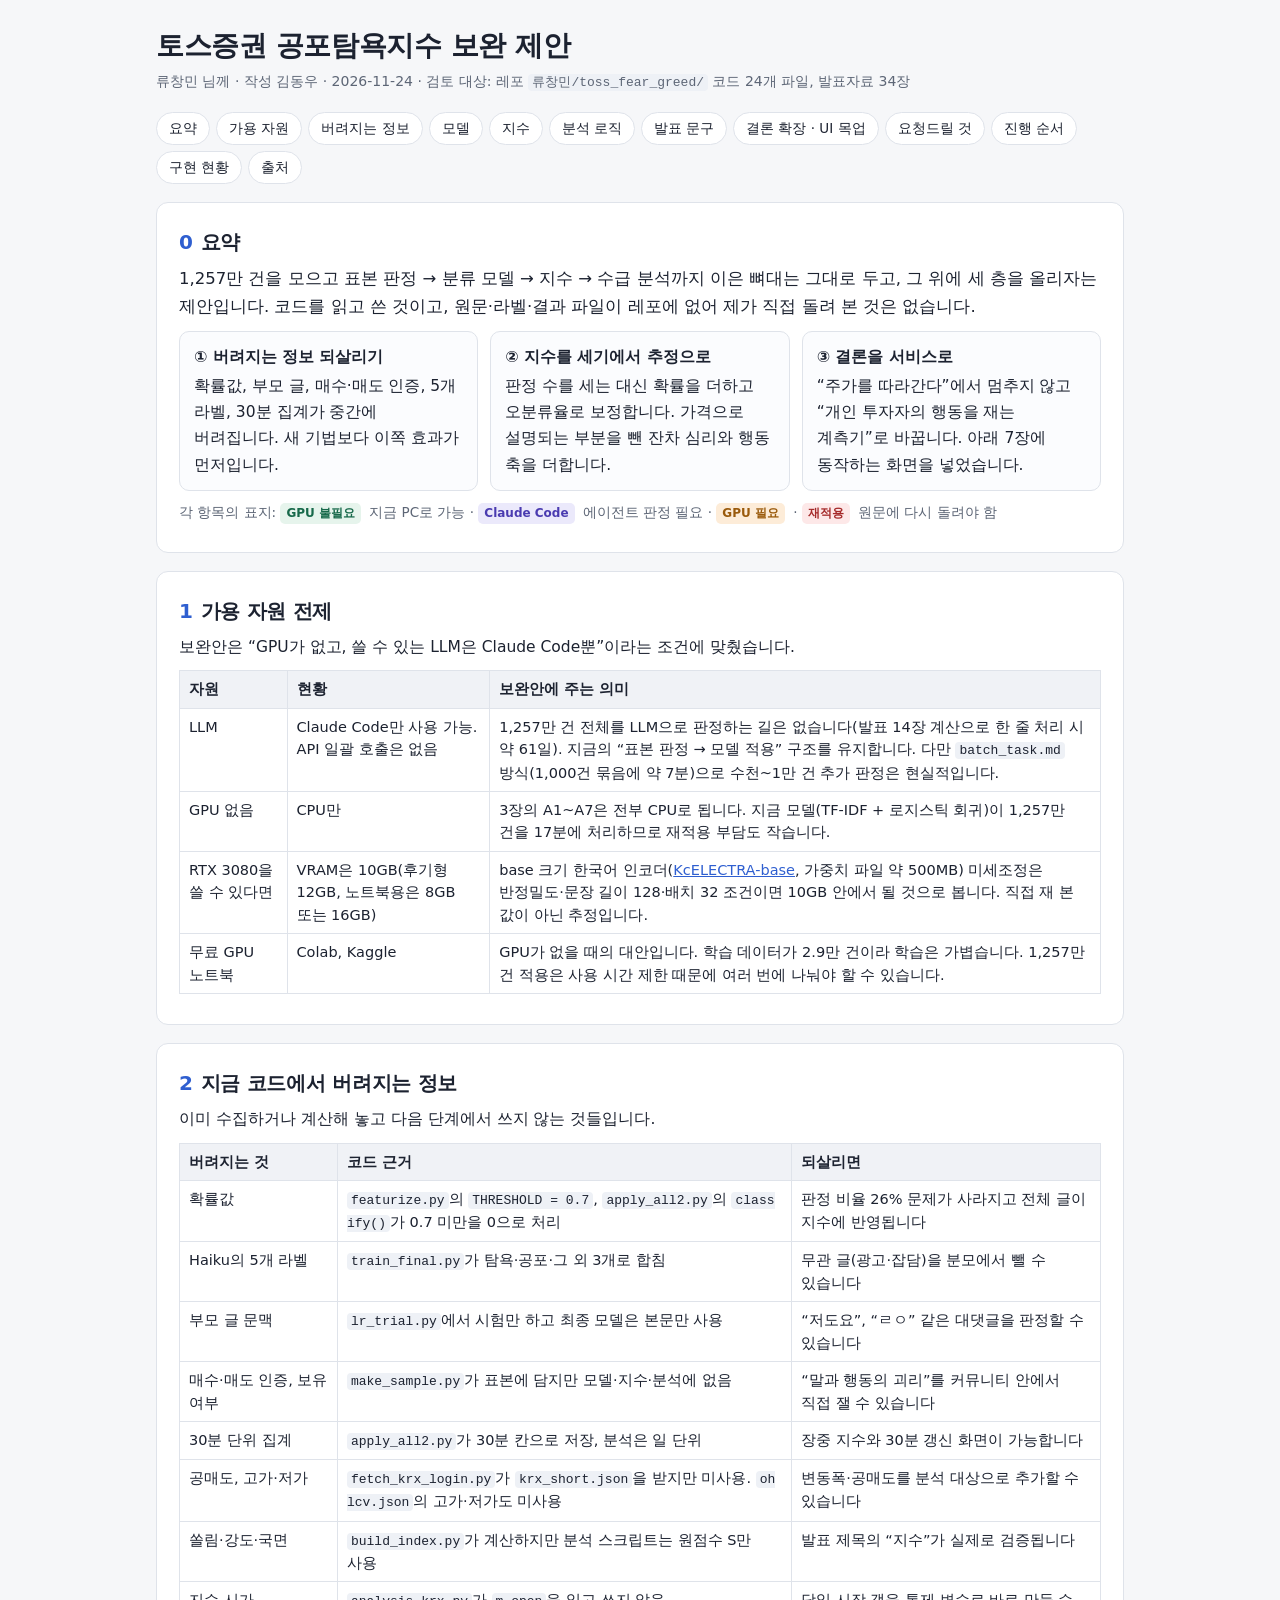
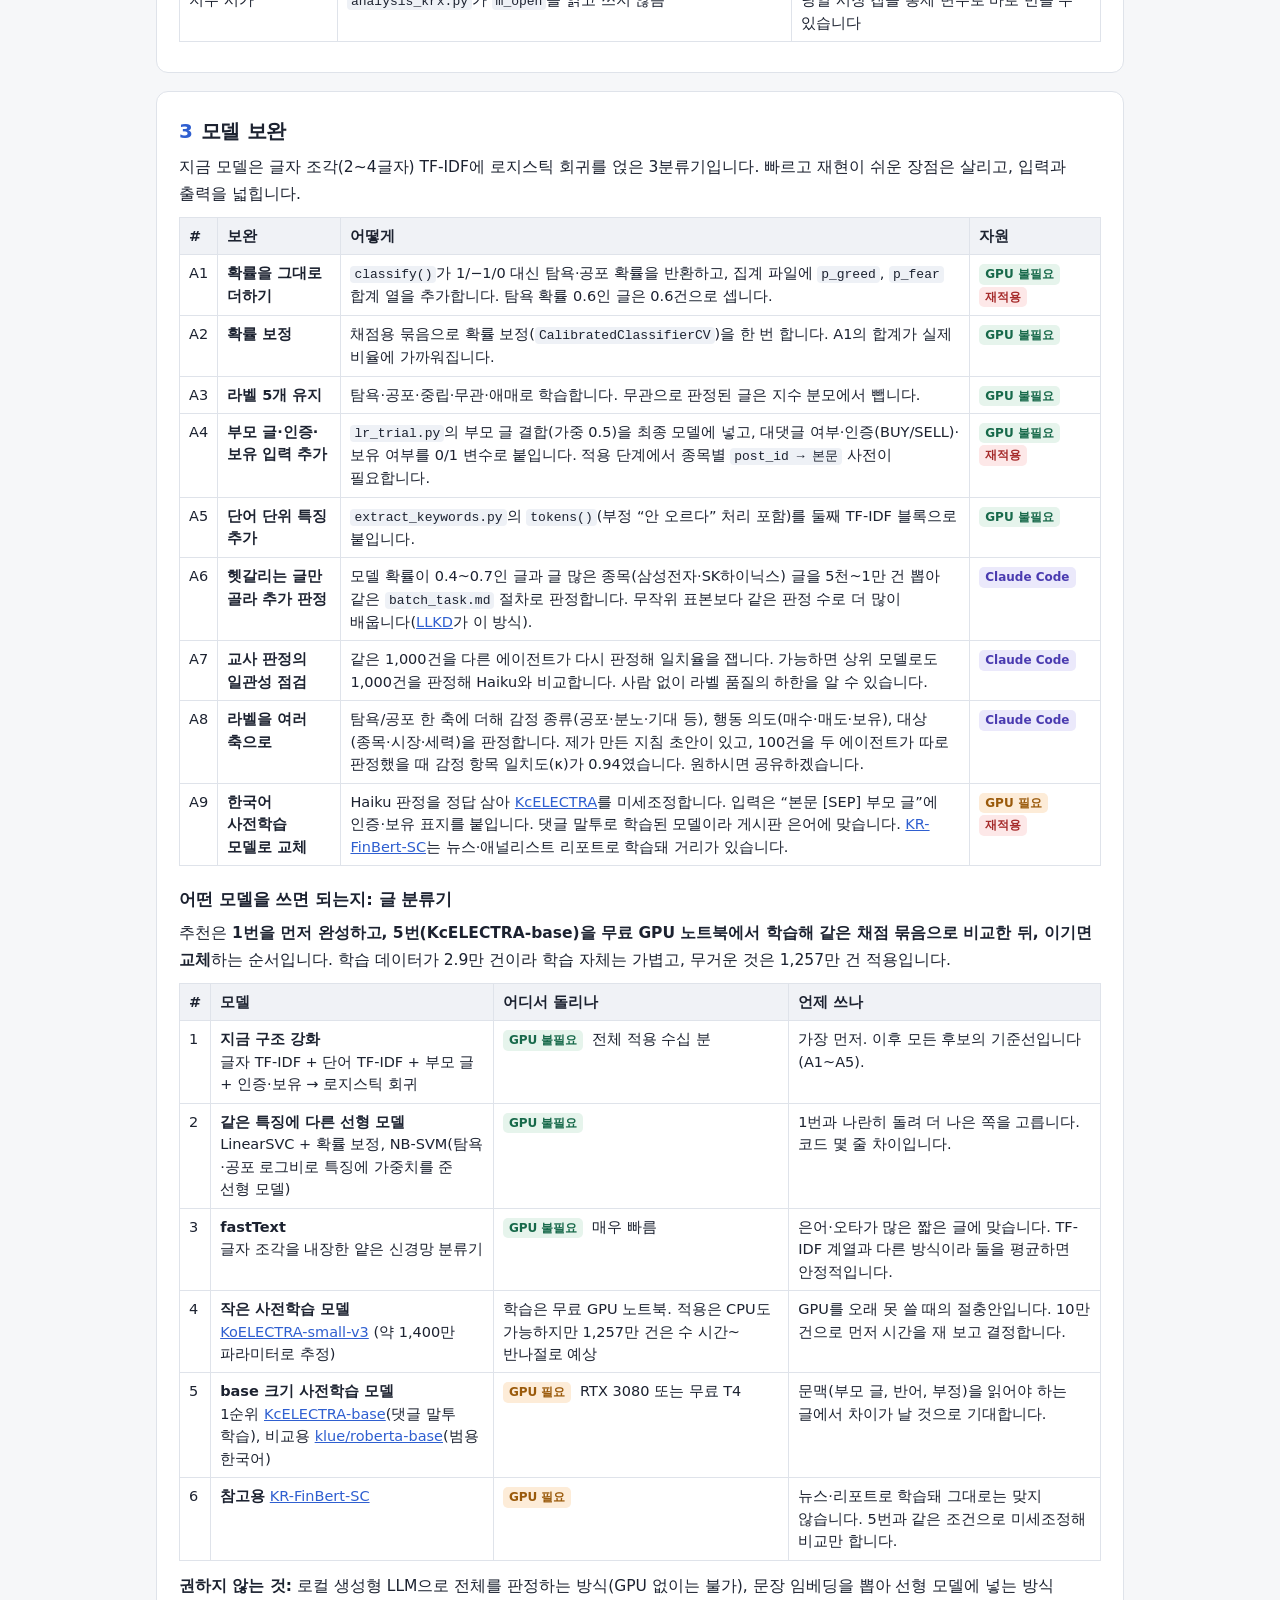
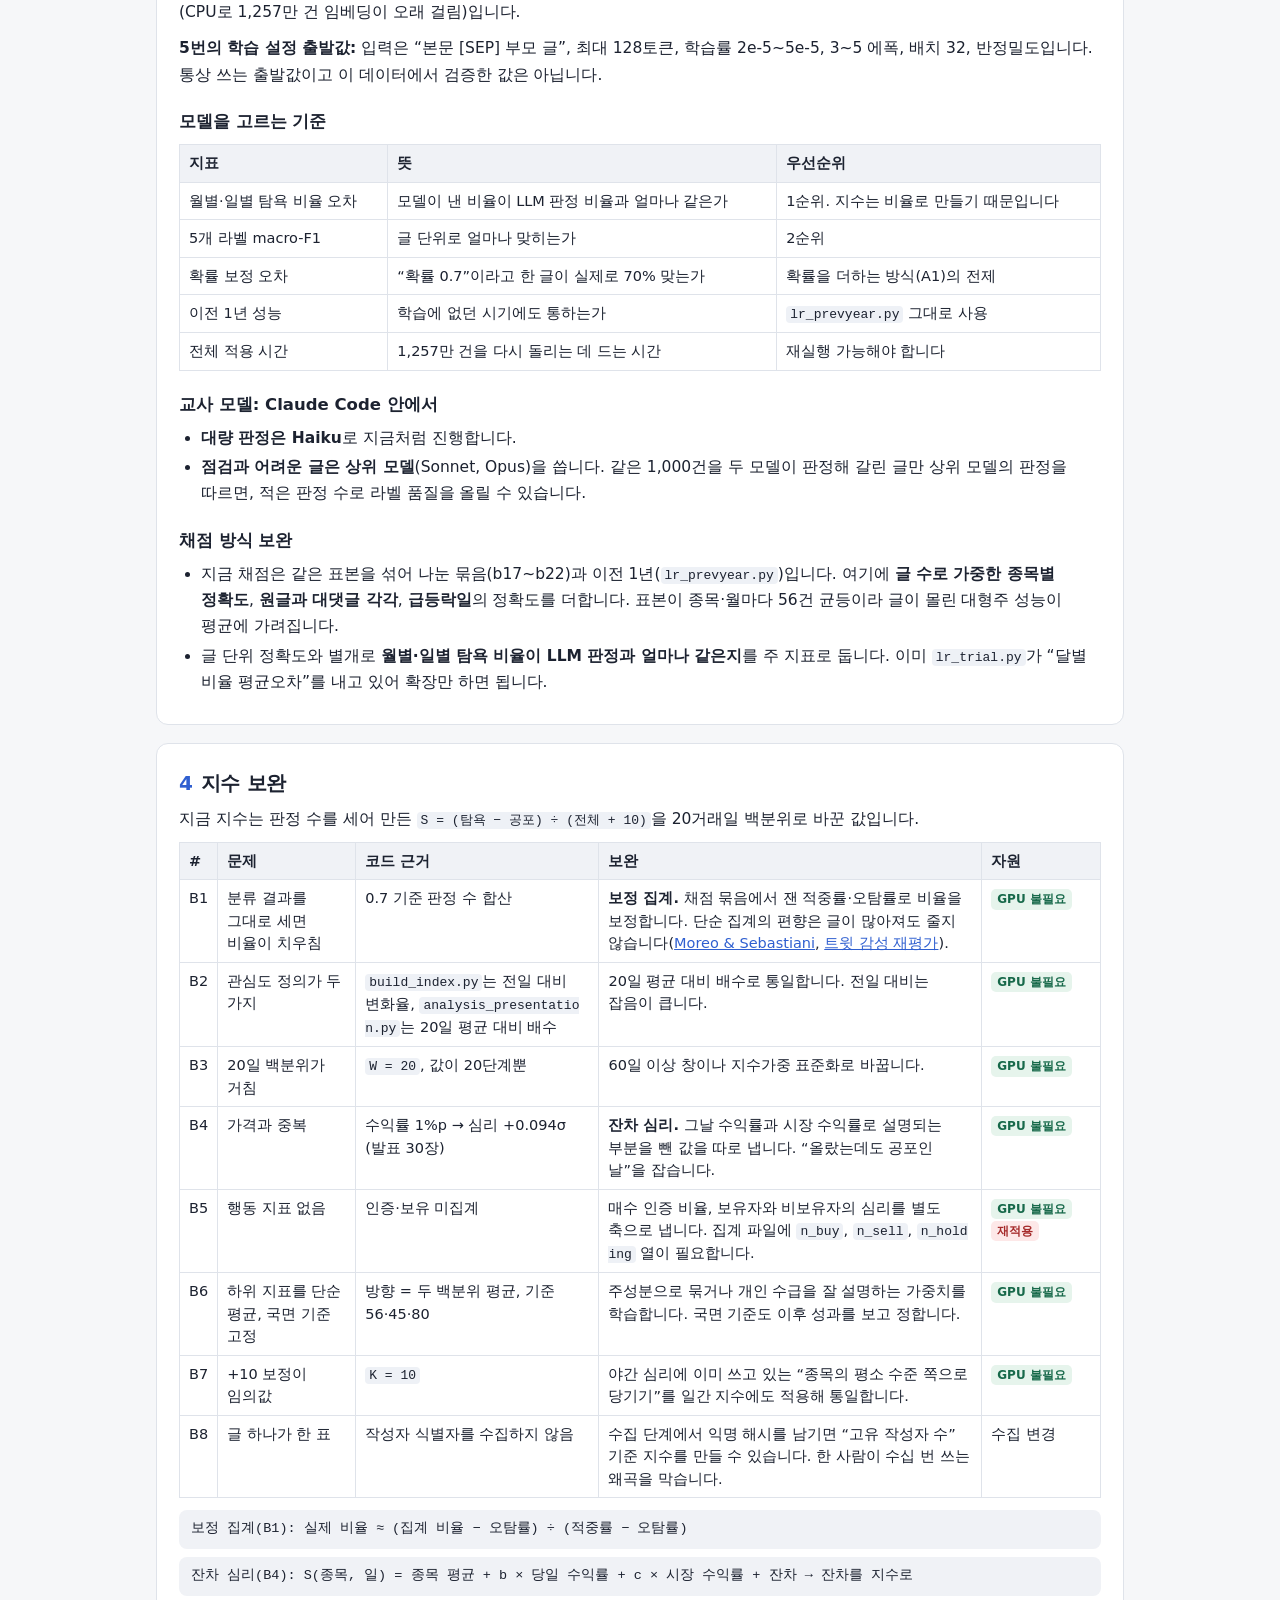
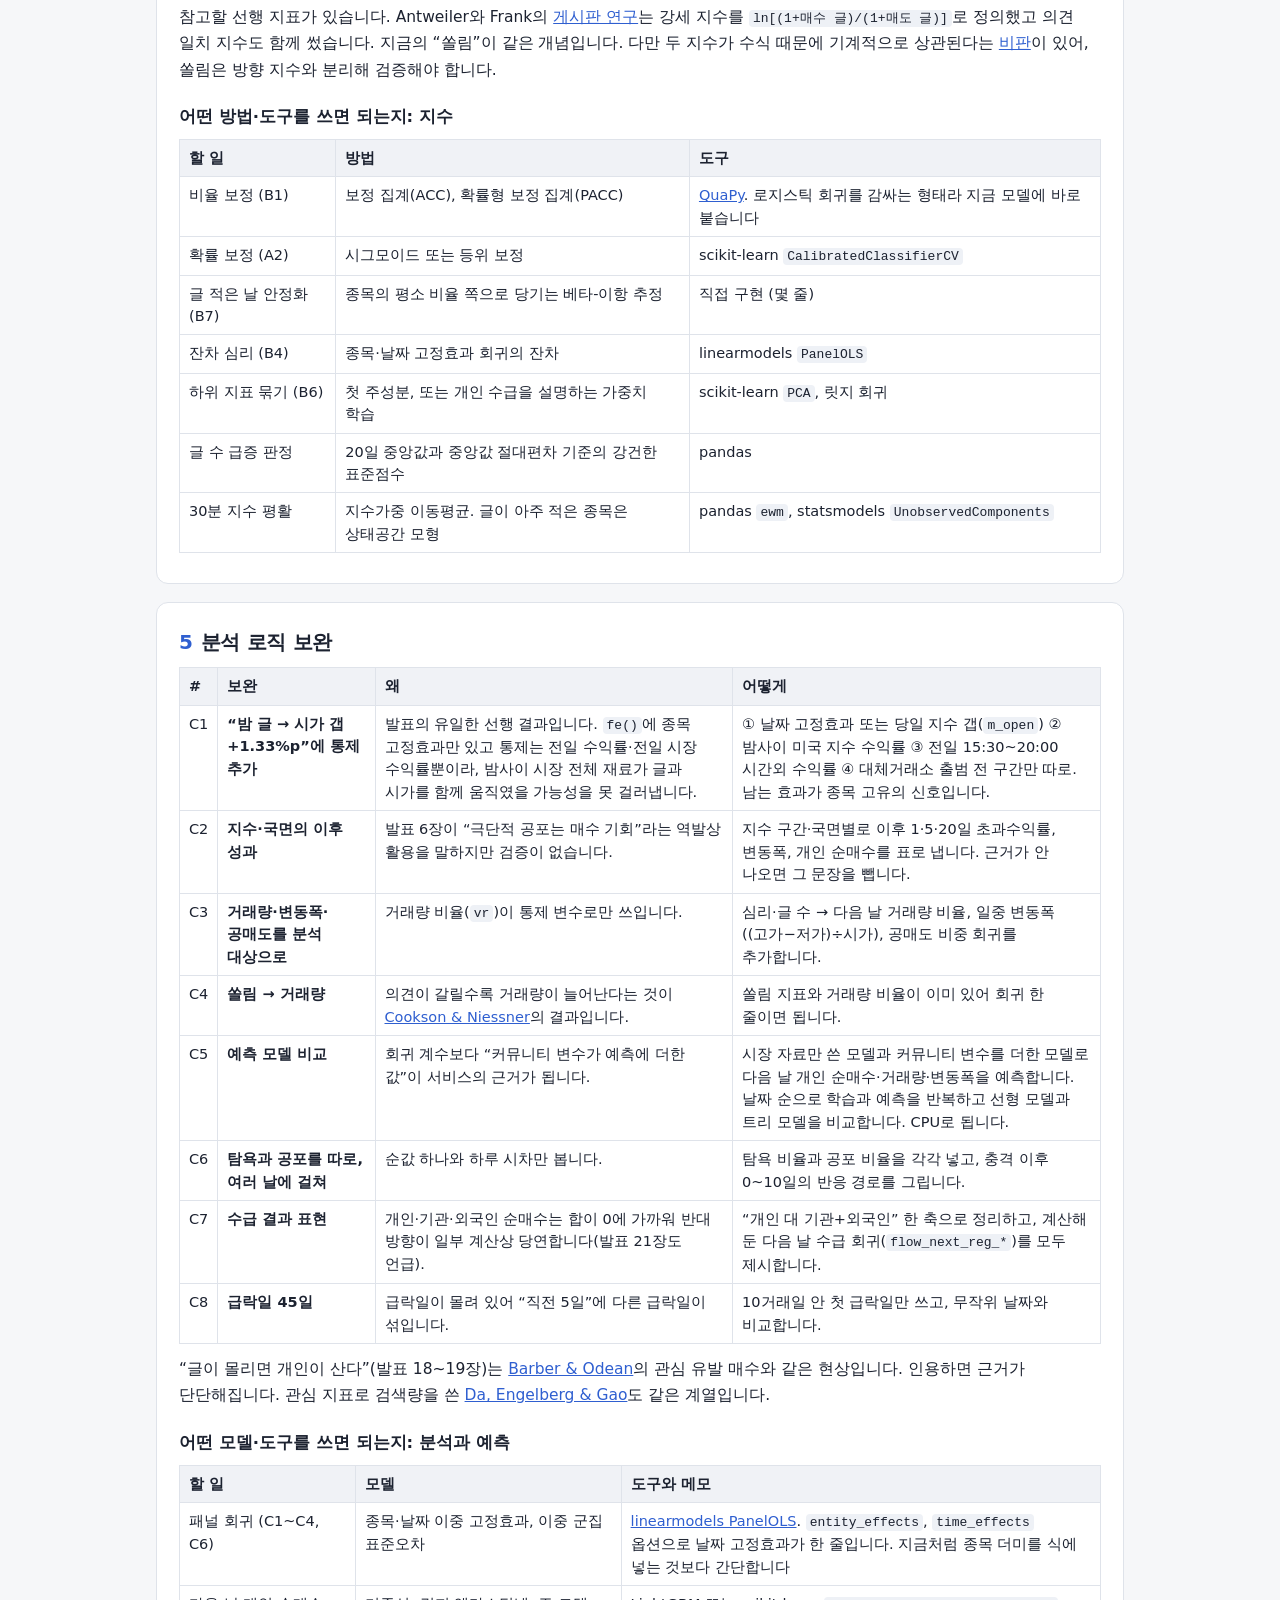
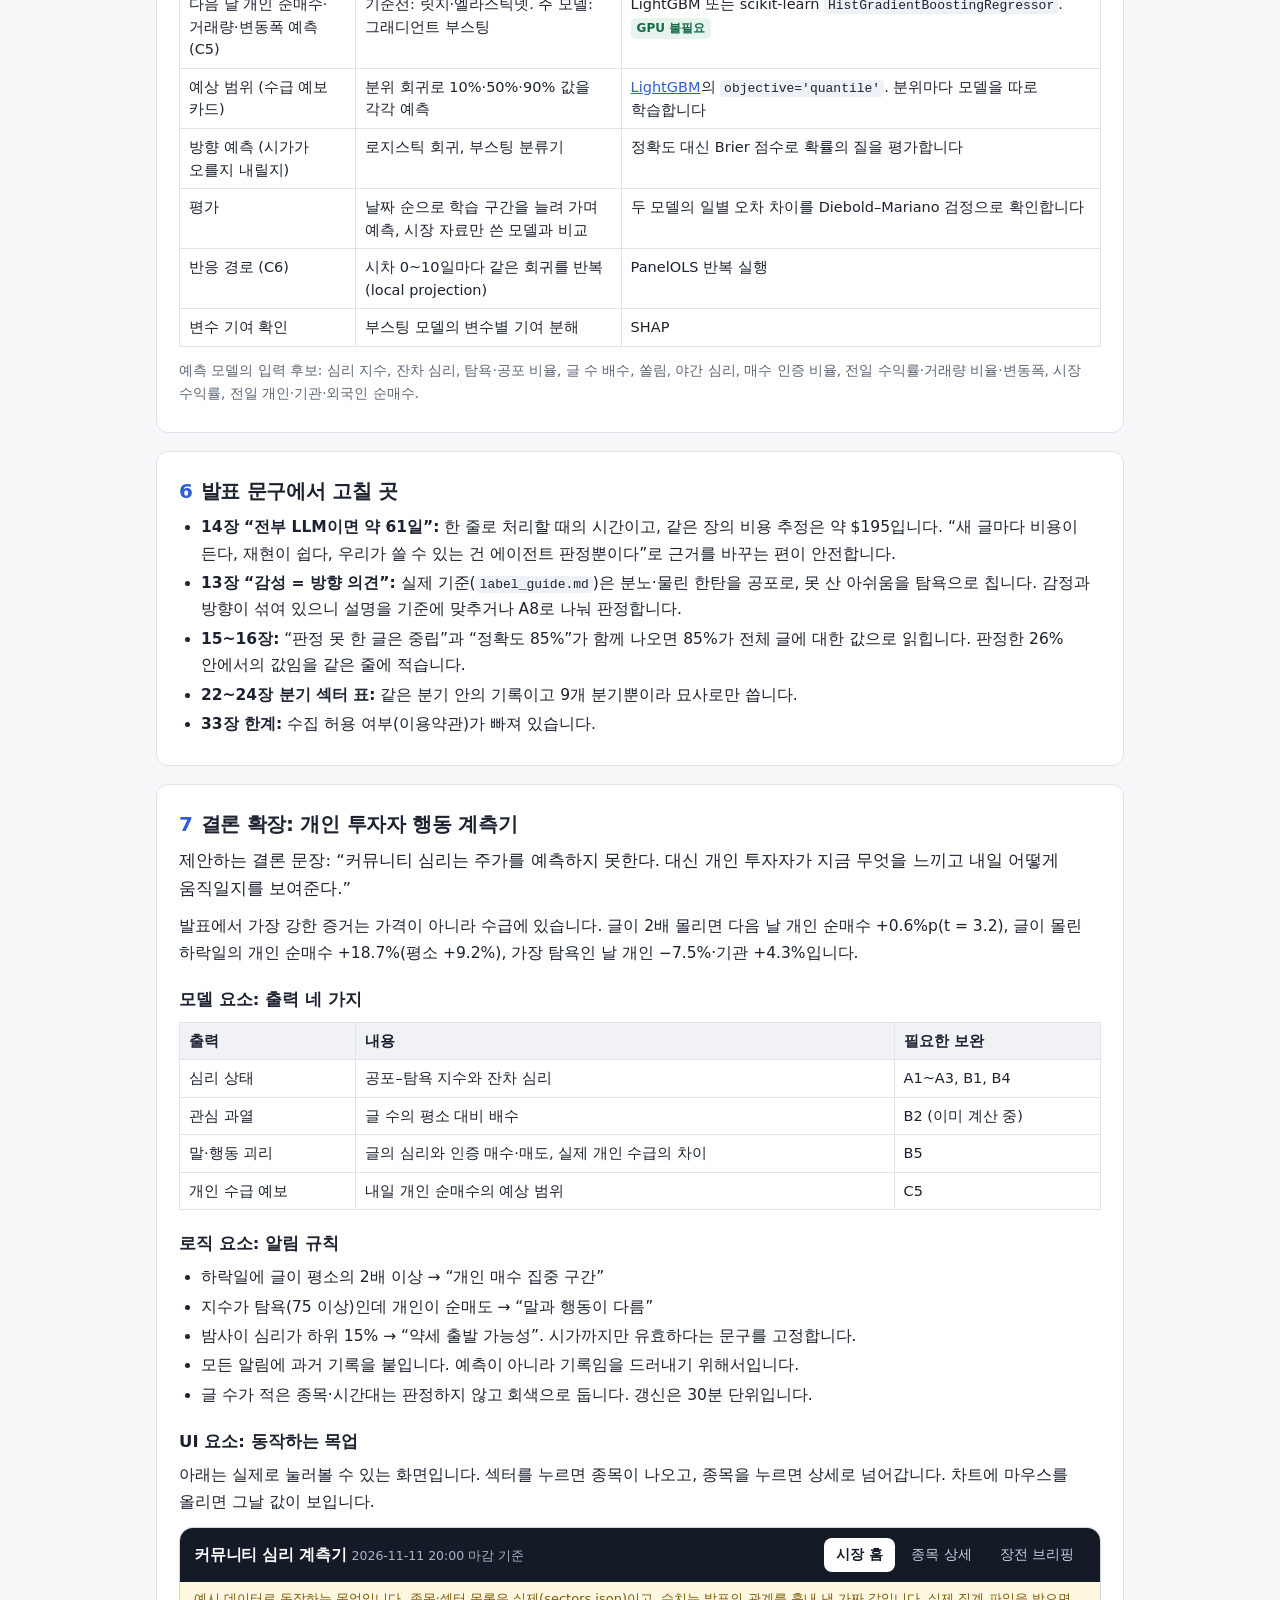
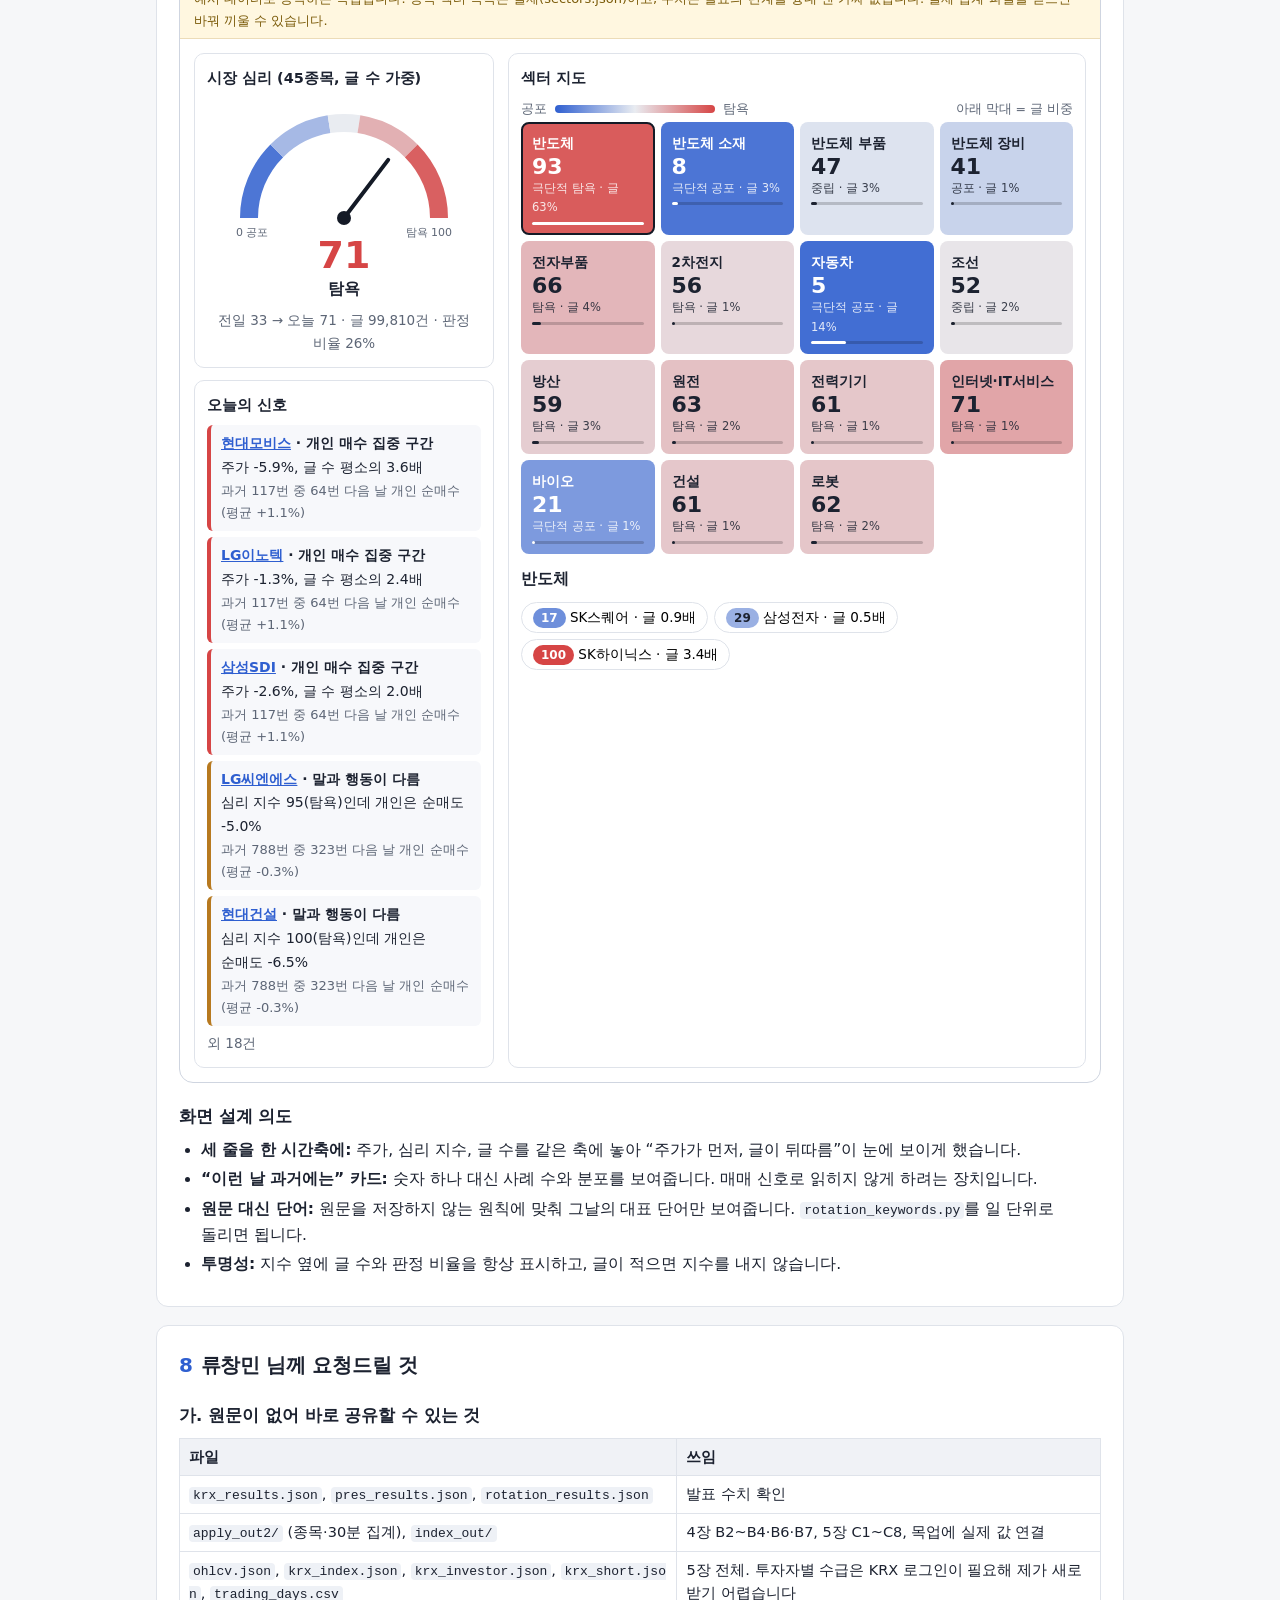
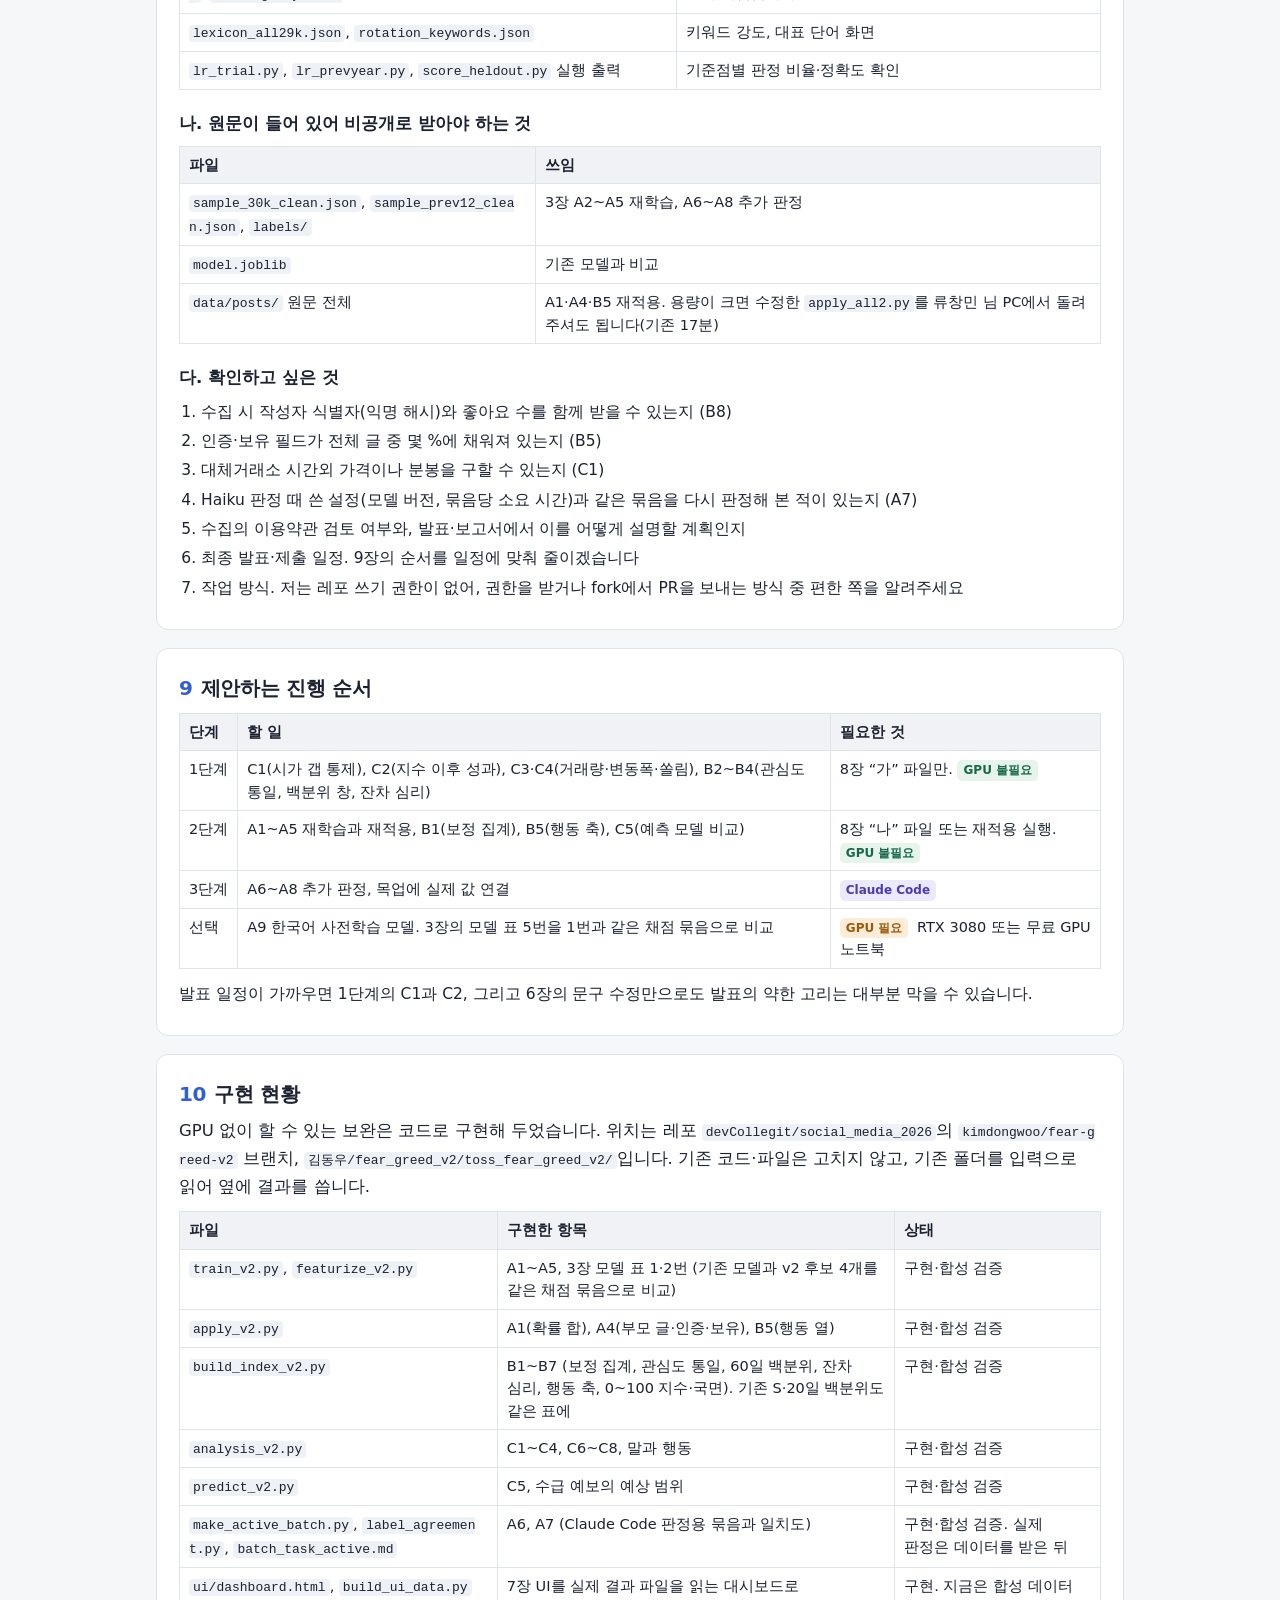
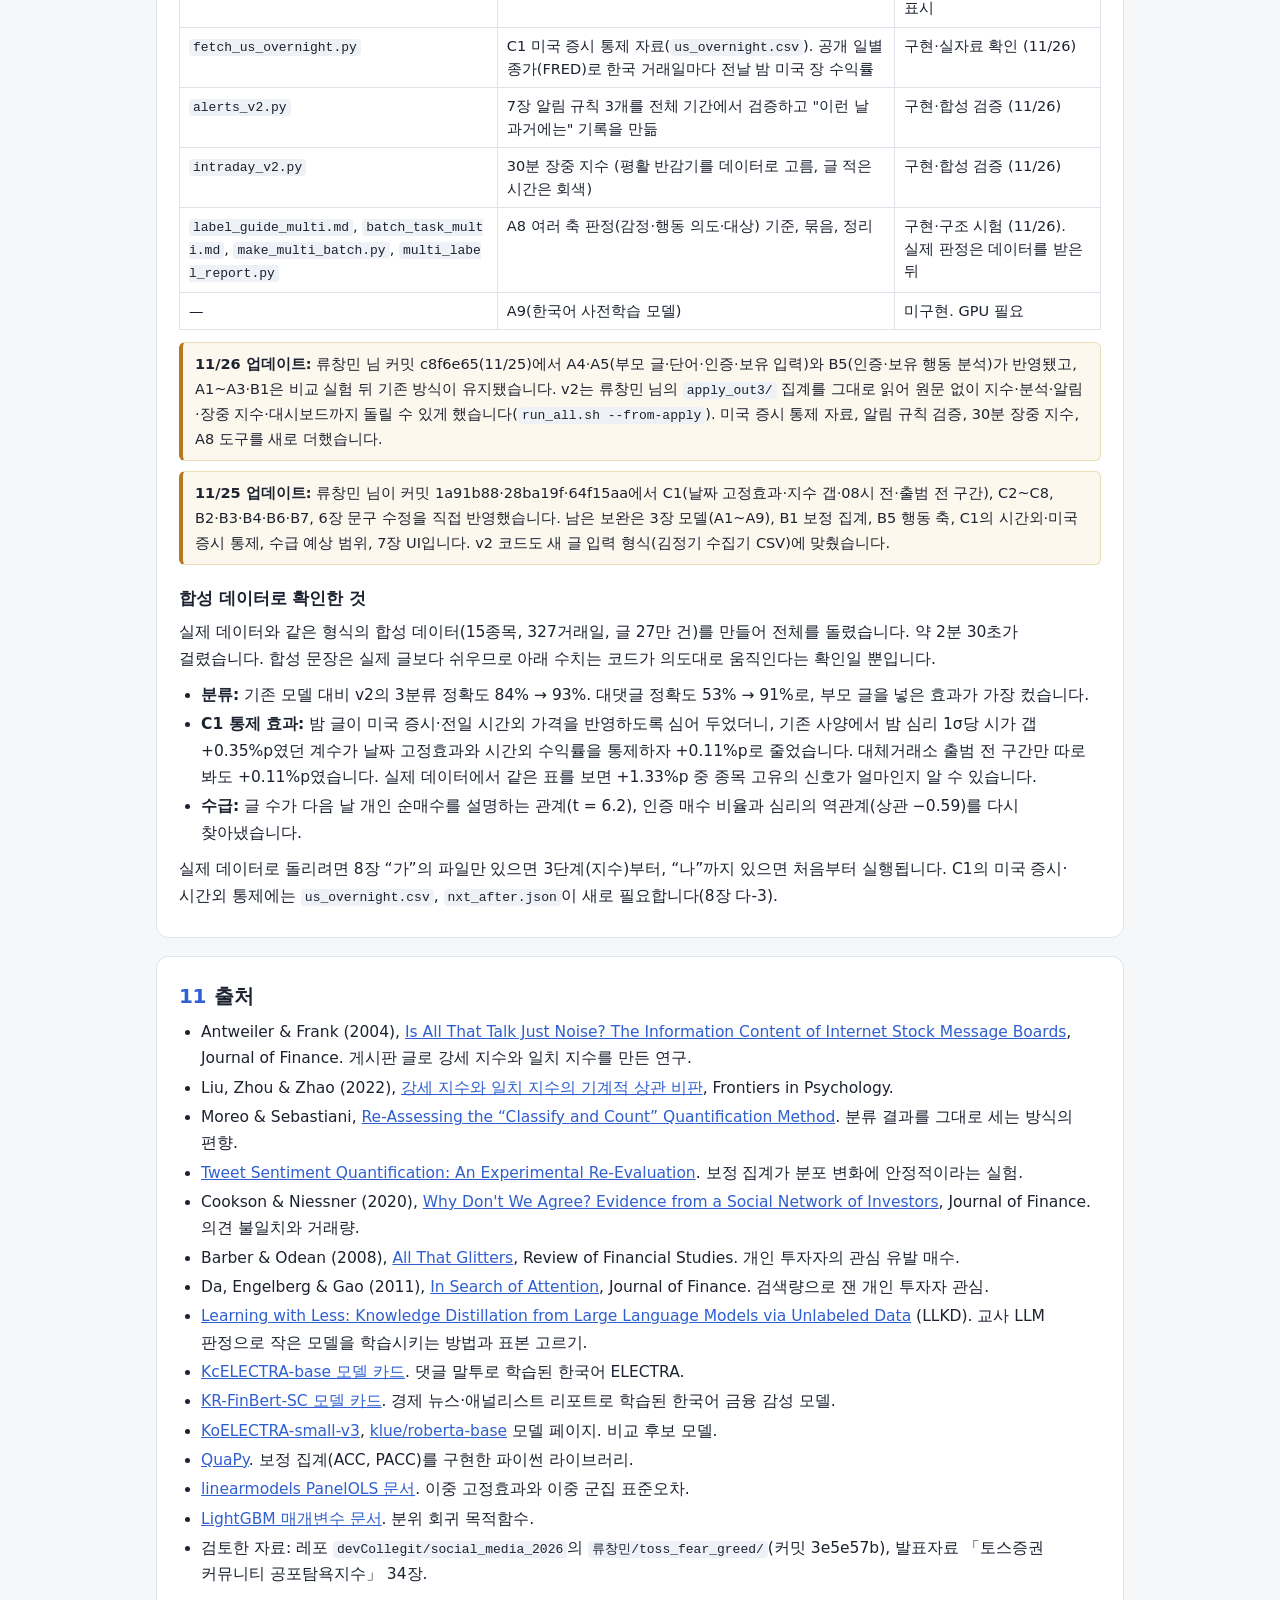
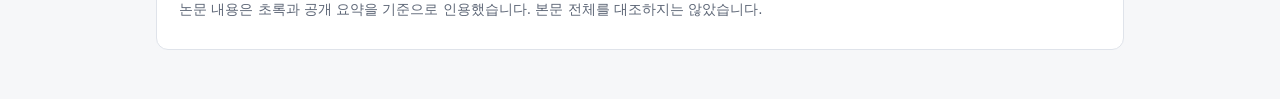
==== commit 6d364279: "feat: fear_greed_v2 보완 — apply_out3 연결, 미국 증시 자료, 알림 검증, 30분 지수, 여러 축 판정 - build_index_v2.py: 류창민 ap" ====
--- a/김동우/fear_greed_v2/docs/공포탐욕지수_보완제안.html
+++ b/김동우/fear_greed_v2/docs/공포탐욕지수_보완제안.html
@@ -442,7 +442,7 @@
 
 <section id="s10">
   <h2><span class="n">10</span>구현 현황</h2>
-  <p class="lead">GPU 없이 할 수 있는 보완은 코드로 구현해 두었습니다. 위치는 레포 <code>dongwooki/dongwooki</code>의 <code>소셜미디어분석_6조/toss_fear_greed_v2/</code>입니다. 기존 코드·파일은 고치지 않고, 기존 폴더를 입력으로 읽어 옆에 결과를 씁니다.</p>
+  <p class="lead">GPU 없이 할 수 있는 보완은 코드로 구현해 두었습니다. 위치는 레포 <code>devCollegit/social_media_2026</code>의 <code>kimdongwoo/fear-greed-v2</code> 브랜치, <code>김동우/fear_greed_v2/toss_fear_greed_v2/</code>입니다. 기존 코드·파일은 고치지 않고, 기존 폴더를 입력으로 읽어 옆에 결과를 씁니다.</p>
   <div class="tbl"><table>
     <thead><tr><th>파일</th><th>구현한 항목</th><th>상태</th></tr></thead>
     <tbody>
@@ -453,9 +453,14 @@
       <tr><td><code>predict_v2.py</code></td><td>C5, 수급 예보의 예상 범위</td><td>구현·합성 검증</td></tr>
       <tr><td><code>make_active_batch.py</code>, <code>label_agreement.py</code>, <code>batch_task_active.md</code></td><td>A6, A7 (Claude Code 판정용 묶음과 일치도)</td><td>구현·합성 검증. 실제 판정은 데이터를 받은 뒤</td></tr>
       <tr><td><code>ui/dashboard.html</code>, <code>build_ui_data.py</code></td><td>7장 UI를 실제 결과 파일을 읽는 대시보드로</td><td>구현. 지금은 합성 데이터 표시</td></tr>
-      <tr><td>—</td><td>A8(여러 축 라벨), A9(한국어 사전학습 모델)</td><td>미구현. A8은 판정 데이터, A9는 GPU 필요</td></tr>
-    </tbody>
-  </table></div>
+      <tr><td><code>fetch_us_overnight.py</code></td><td>C1 미국 증시 통제 자료(<code>us_overnight.csv</code>). 공개 일별 종가(FRED)로 한국 거래일마다 전날 밤 미국 장 수익률</td><td>구현·실자료 확인 (11/26)</td></tr>
+      <tr><td><code>alerts_v2.py</code></td><td>7장 알림 규칙 3개를 전체 기간에서 검증하고 "이런 날 과거에는" 기록을 만듦</td><td>구현·합성 검증 (11/26)</td></tr>
+      <tr><td><code>intraday_v2.py</code></td><td>30분 장중 지수 (평활 반감기를 데이터로 고름, 글 적은 시간은 회색)</td><td>구현·합성 검증 (11/26)</td></tr>
+      <tr><td><code>label_guide_multi.md</code>, <code>batch_task_multi.md</code>, <code>make_multi_batch.py</code>, <code>multi_label_report.py</code></td><td>A8 여러 축 판정(감정·행동 의도·대상) 기준, 묶음, 정리</td><td>구현·구조 시험 (11/26). 실제 판정은 데이터를 받은 뒤</td></tr>
+      <tr><td>—</td><td>A9(한국어 사전학습 모델)</td><td>미구현. GPU 필요</td></tr>
+    </tbody>
+  </table></div>
+  <div class="note"><b>11/26 업데이트:</b> 류창민 님 커밋 c8f6e65(11/25)에서 A4·A5(부모 글·단어·인증·보유 입력)와 B5(인증·보유 행동 분석)가 반영됐고, A1~A3·B1은 비교 실험 뒤 기존 방식이 유지됐습니다. v2는 류창민 님의 <code>apply_out3/</code> 집계를 그대로 읽어 원문 없이 지수·분석·알림·장중 지수·대시보드까지 돌릴 수 있게 했습니다(<code>run_all.sh --from-apply</code>). 미국 증시 통제 자료, 알림 규칙 검증, 30분 장중 지수, A8 도구를 새로 더했습니다.</div>
   <div class="note"><b>11/25 업데이트:</b> 류창민 님이 커밋 1a91b88·28ba19f·64f15aa에서 C1(날짜 고정효과·지수 갭·08시 전·출범 전 구간), C2~C8, B2·B3·B4·B6·B7, 6장 문구 수정을 직접 반영했습니다. 남은 보완은 3장 모델(A1~A9), B1 보정 집계, B5 행동 축, C1의 시간외·미국 증시 통제, 수급 예상 범위, 7장 UI입니다. v2 코드도 새 글 입력 형식(김정기 수집기 CSV)에 맞췄습니다.</div>
   <h3>합성 데이터로 확인한 것</h3>
   <p>실제 데이터와 같은 형식의 합성 데이터(15종목, 327거래일, 글 27만 건)를 만들어 전체를 돌렸습니다. 약 2분 30초가 걸렸습니다. 합성 문장은 실제 글보다 쉬우므로 아래 수치는 코드가 의도대로 움직인다는 확인일 뿐입니다.</p>
